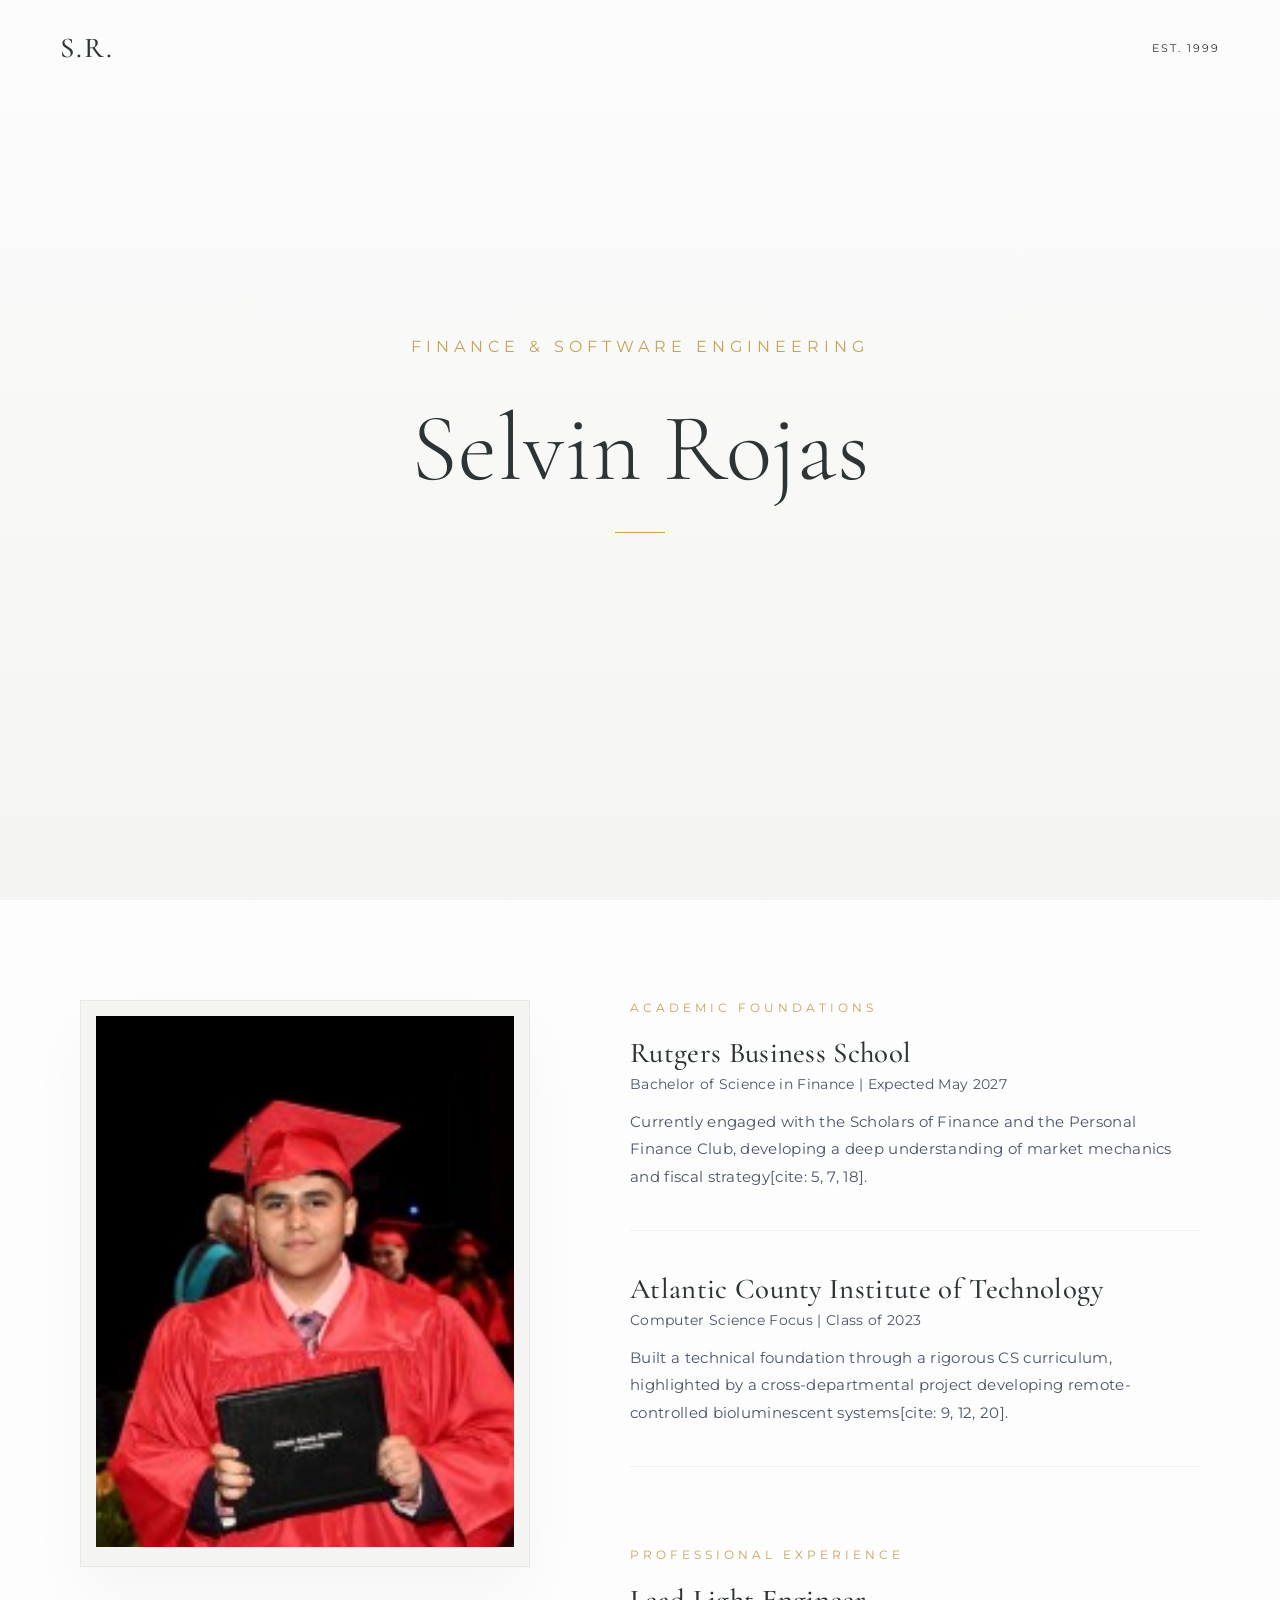
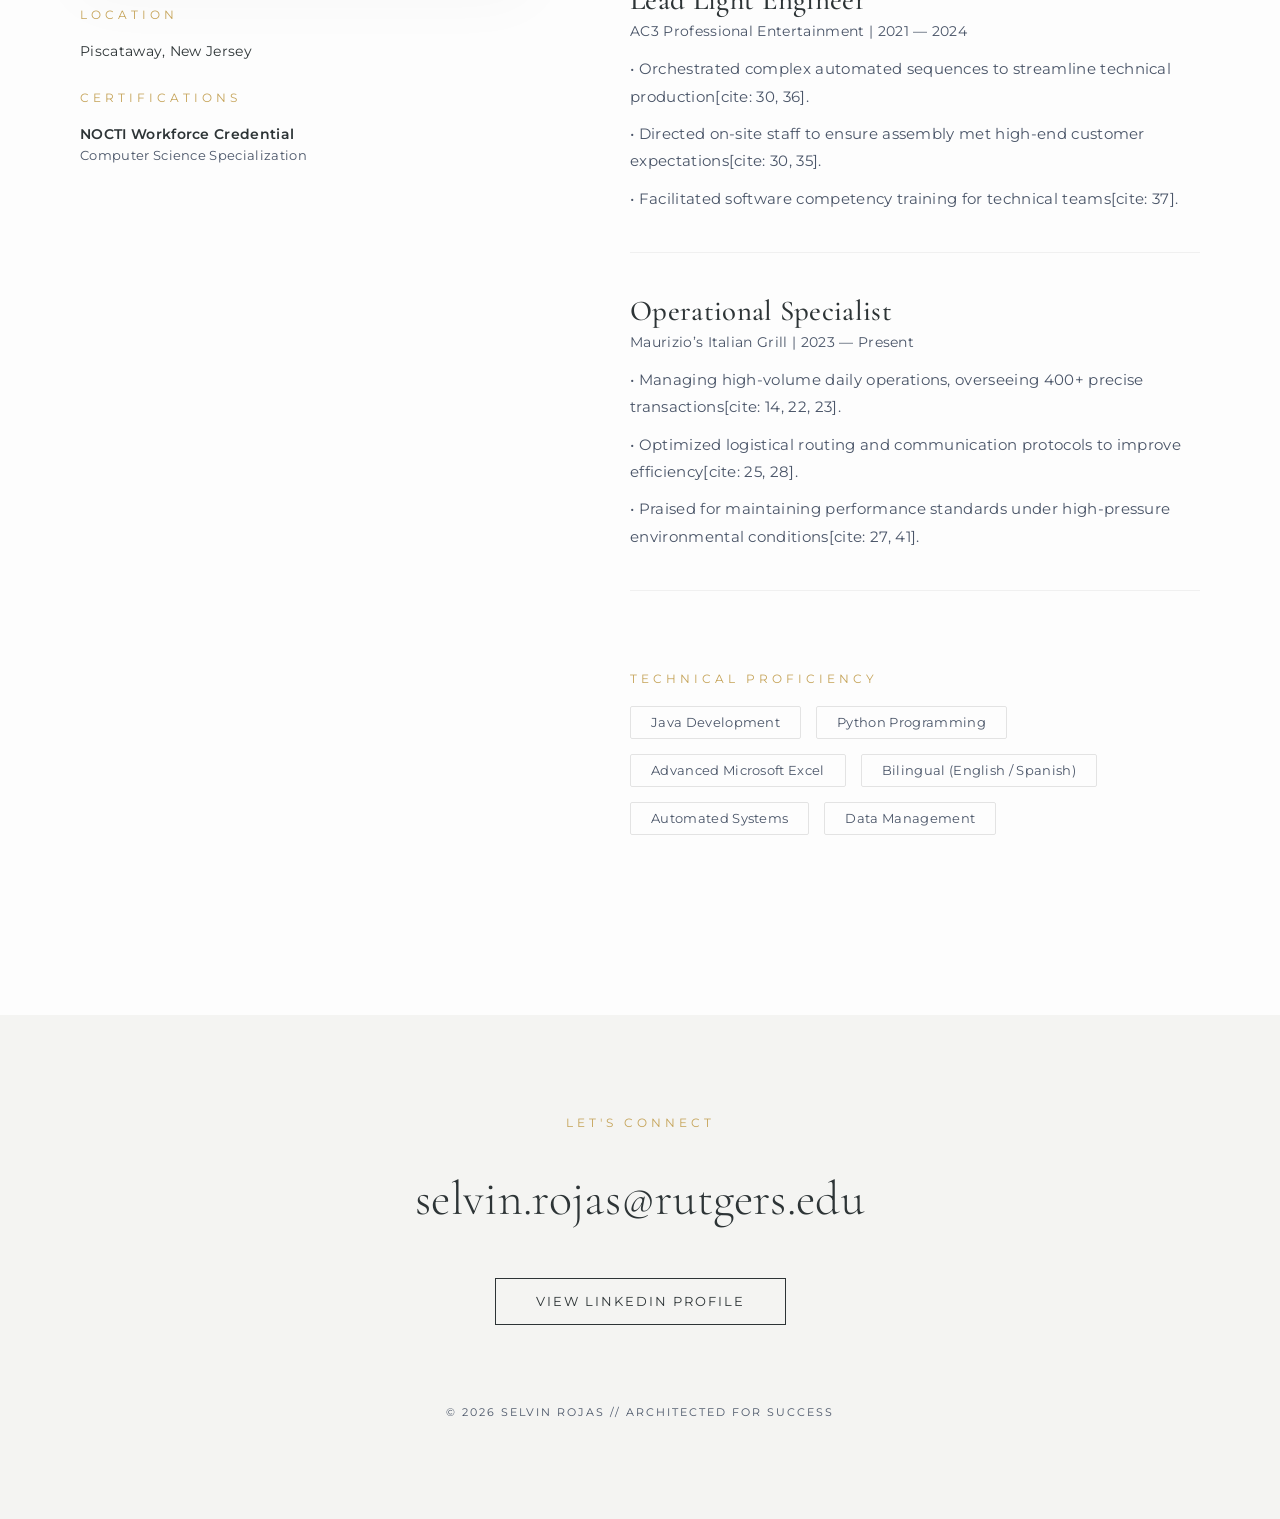
==== index.html @ 5abc84d5 "Update index.html" ====
<!DOCTYPE html>
<html lang="en">
<head>
    <meta charset="UTF-8">
    <meta name="viewport" content="width=device-width, initial-scale=1.0">
    <title>Selvin Rojas | Professional Portfolio</title>
    <link rel="preconnect" href="https://fonts.googleapis.com">
    <link rel="preconnect" href="https://fonts.gstatic.com" crossorigin>
    <link href="https://fonts.googleapis.com/css2?family=Cormorant+Garamond:wght@300;500;600&family=Montserrat:wght@200;400;600&display=swap" rel="stylesheet">
    <style>
        :root {
            --marble-white: #fdfdfd;
            --soft-slate: #4a5568;
            --champagne: #c5a358;
            --stone-grey: #f4f4f2;
            --text-main: #2d3436;
            --transition: all 0.7s cubic-bezier(0.19, 1, 0.22, 1);
        }

        * { margin: 0; padding: 0; box-sizing: border-box; }

        body {
            background-color: var(--marble-white);
            color: var(--text-main);
            font-family: 'Montserrat', sans-serif;
            overflow-x: hidden;
            letter-spacing: 0.02em;
        }

        /* --- Elegant Animations --- */
        @keyframes fadeInScale {
            from { opacity: 0; transform: scale(1.02); }
            to { opacity: 1; transform: scale(1); }
        }

        .reveal {
            animation: fadeInScale 1.4s var(--transition) forwards;
            opacity: 0;
        }

        /* --- Navigation --- */
        nav {
            padding: 30px 60px;
            display: flex;
            justify-content: space-between;
            align-items: center;
            position: absolute;
            width: 100%;
            z-index: 10;
        }

        .logo {
            font-family: 'Cormorant Garamond', serif;
            font-size: 1.8rem;
            font-weight: 500;
            letter-spacing: 2px;
            color: var(--text-main);
        }

        /* --- Hero Section --- */
        .hero {
            height: 100vh;
            display: flex;
            align-items: center;
            justify-content: center;
            background: linear-gradient(to bottom, #fcfcfc, #f4f4f2);
            padding: 0 10%;
        }

        .hero-content {
            text-align: center;
            max-width: 900px;
        }

        .hero h1 {
            font-family: 'Cormorant Garamond', serif;
            font-size: clamp(3rem, 10vw, 6rem);
            font-weight: 300;
            line-height: 1.1;
            margin-bottom: 20px;
        }

        .hero p {
            font-size: 1rem;
            text-transform: uppercase;
            letter-spacing: 5px;
            color: var(--champagne);
            margin-bottom: 40px;
        }

        /* --- Main Content Layout --- */
        .container {
            max-width: 1200px;
            margin: 0 auto;
            padding: 100px 40px;
        }

        .grid-layout {
            display: grid;
            grid-template-columns: 450px 1fr;
            gap: 100px;
        }

        /* --- Sidebar / Profile --- */
        .profile-side {
            position: sticky;
            top: 50px;
            height: fit-content;
        }

        .image-frame {
            width: 100%;
            aspect-ratio: 4/5;
            background: var(--stone-grey);
            border: 1px solid rgba(0,0,0,0.05);
            padding: 15px;
            margin-bottom: 40px;
            box-shadow: 0 30px 60px rgba(0,0,0,0.03);
        }

        .image-frame img {
            width: 100%;
            height: 100%;
            object-fit: cover;
            filter: sepia(10%) contrast(1.05);
        }

        /* --- Resume Cards --- */
        .section-label {
            font-size: 0.75rem;
            letter-spacing: 4px;
            text-transform: uppercase;
            color: var(--champagne);
            margin-bottom: 20px;
            display: block;
        }

        .content-block {
            margin-bottom: 80px;
        }

        .entry {
            margin-bottom: 40px;
            padding-bottom: 30px;
            border-bottom: 1px solid rgba(0,0,0,0.05);
        }

        .entry h3 {
            font-family: 'Cormorant Garamond', serif;
            font-size: 1.8rem;
            font-weight: 500;
            margin-bottom: 5px;
        }

        .entry .sub {
            font-size: 0.9rem;
            color: var(--soft-slate);
            font-weight: 400;
            margin-bottom: 15px;
        }

        .entry p, .entry li {
            font-size: 0.95rem;
            color: var(--soft-slate);
            line-height: 1.8;
            margin-bottom: 10px;
        }

        /* --- Skill Pills --- */
        .skill-container {
            display: flex;
            flex-wrap: wrap;
            gap: 15px;
        }

        .skill-tag {
            font-size: 0.8rem;
            padding: 8px 20px;
            border: 1px solid rgba(0,0,0,0.1);
            color: var(--soft-slate);
            background: transparent;
            border-radius: 2px;
        }

        /* --- Footer / Contact --- */
        .contact-footer {
            background: var(--stone-grey);
            padding: 100px 60px;
            text-align: center;
        }

        .btn-luxe {
            display: inline-block;
            padding: 15px 40px;
            border: 1px solid var(--text-main);
            text-decoration: none;
            color: var(--text-main);
            text-transform: uppercase;
            font-size: 0.8rem;
            letter-spacing: 2px;
            transition: var(--transition);
        }

        .btn-luxe:hover {
            background: var(--text-main);
            color: white;
        }

        @media (max-width: 900px) {
            .grid-layout { grid-template-columns: 1fr; }
            .profile-side { position: static; }
            nav { padding: 20px; }
        }
    </style>
</head>
<body>

    <nav>
        <div class="logo">S.R.</div>
        <div style="font-size: 0.7rem; letter-spacing: 2px;">EST. 1999</div>
    </nav>

    <header class="hero">
        <div class="hero-content reveal">
            <p>Finance & Software Engineering</p>
            <h1>Selvin Rojas</h1>
            <div style="width: 50px; height: 1px; background: var(--champagne); margin: 30px auto;"></div>
        </div>
    </header>

    <div class="container">
        <div class="grid-layout">
            
            <aside class="profile-side reveal">
                <div class="image-frame">
                    <img src="Assets/ProfilePic.jpg" alt="Selvin Rojas">
                </div>
                <span class="section-label">Location</span>
                <p style="font-size: 0.9rem; margin-bottom: 30px;">Piscataway, New Jersey</p>
                
                <span class="section-label">Certifications</span>
                <p style="font-size: 0.9rem; margin-bottom: 5px; font-weight: 600;">NOCTI Workforce Credential</p>
                <p style="font-size: 0.8rem; color: var(--soft-slate);">Computer Science Specialization</p>
            </aside>

            <main class="reveal">
                
                <section class="content-block">
                    <span class="section-label">Academic Foundations</span>
                    <div class="entry">
                        <h3>Rutgers Business School</h3>
                        <div class="sub">Bachelor of Science in Finance | Expected May 2027</div>
                        <p>Currently engaged with the Scholars of Finance and the Personal Finance Club, developing a deep understanding of market mechanics and fiscal strategy[cite: 5, 7, 18].</p>
                    </div>
                    <div class="entry">
                        <h3>Atlantic County Institute of Technology</h3>
                        <div class="sub">Computer Science Focus | Class of 2023</div>
                        <p>Built a technical foundation through a rigorous CS curriculum, highlighted by a cross-departmental project developing remote-controlled bioluminescent systems[cite: 9, 12, 20].</p>
                    </div>
                </section>

                <section class="content-block">
                    <span class="section-label">Professional Experience</span>
                    
                    <div class="entry">
                        <h3>Lead Light Engineer</h3>
                        <div class="sub">AC3 Professional Entertainment | 2021 — 2024</div>
                        <ul style="list-style: none;">
                            <li>• Orchestrated complex automated sequences to streamline technical production[cite: 30, 36].</li>
                            <li>• Directed on-site staff to ensure assembly met high-end customer expectations[cite: 30, 35].</li>
                            <li>• Facilitated software competency training for technical teams[cite: 37].</li>
                        </ul>
                    </div>

                    <div class="entry">
                        <h3>Operational Specialist</h3>
                        <div class="sub">Maurizio’s Italian Grill | 2023 — Present</div>
                        <ul style="list-style: none;">
                            <li>• Managing high-volume daily operations, overseeing 400+ precise transactions[cite: 14, 22, 23].</li>
                            <li>• Optimized logistical routing and communication protocols to improve efficiency[cite: 25, 28].</li>
                            <li>• Praised for maintaining performance standards under high-pressure environmental conditions[cite: 27, 41].</li>
                        </ul>
                    </div>
                </section>

                <section class="content-block">
                    <span class="section-label">Technical Proficiency</span>
                    <div class="skill-container">
                        <span class="skill-tag">Java Development</span>
                        <span class="skill-tag">Python Programming</span>
                        <span class="skill-tag">Advanced Microsoft Excel</span>
                        <span class="skill-tag">Bilingual (English / Spanish)</span>
                        <span class="skill-tag">Automated Systems</span>
                        <span class="skill-tag">Data Management</span>
                    </div>
                </section>

            </main>
        </div>
    </div>

    <footer class="contact-footer reveal">
        <span class="section-label" style="margin-bottom: 40px;">Let's Connect</span>
        <h2 style="font-family: 'Cormorant Garamond', serif; font-size: 3rem; font-weight: 300; margin-bottom: 50px;">
            selvin.rojas@rutgers.edu
        </h2>
        <a href="https://www.linkedin.com/in/selvinrojas/" class="btn-luxe">View LinkedIn Profile</a>
        <p style="font-size: 0.7rem; color: var(--soft-slate); margin-top: 80px; letter-spacing: 2px;">
            © 2026 SELVIN ROJAS // ARCHITECTED FOR SUCCESS
        </p>
    </footer>

    <script>
        const observer = new IntersectionObserver((entries) => {
            entries.forEach(entry => {
                if (entry.isIntersecting) {
                    entry.target.classList.add('reveal');
                    entry.target.style.opacity = 1;
                }
            });
        }, { threshold: 0.1 });

        document.querySelectorAll('.reveal').forEach(el => observer.observe(el));
    </script>
</body>
</html>
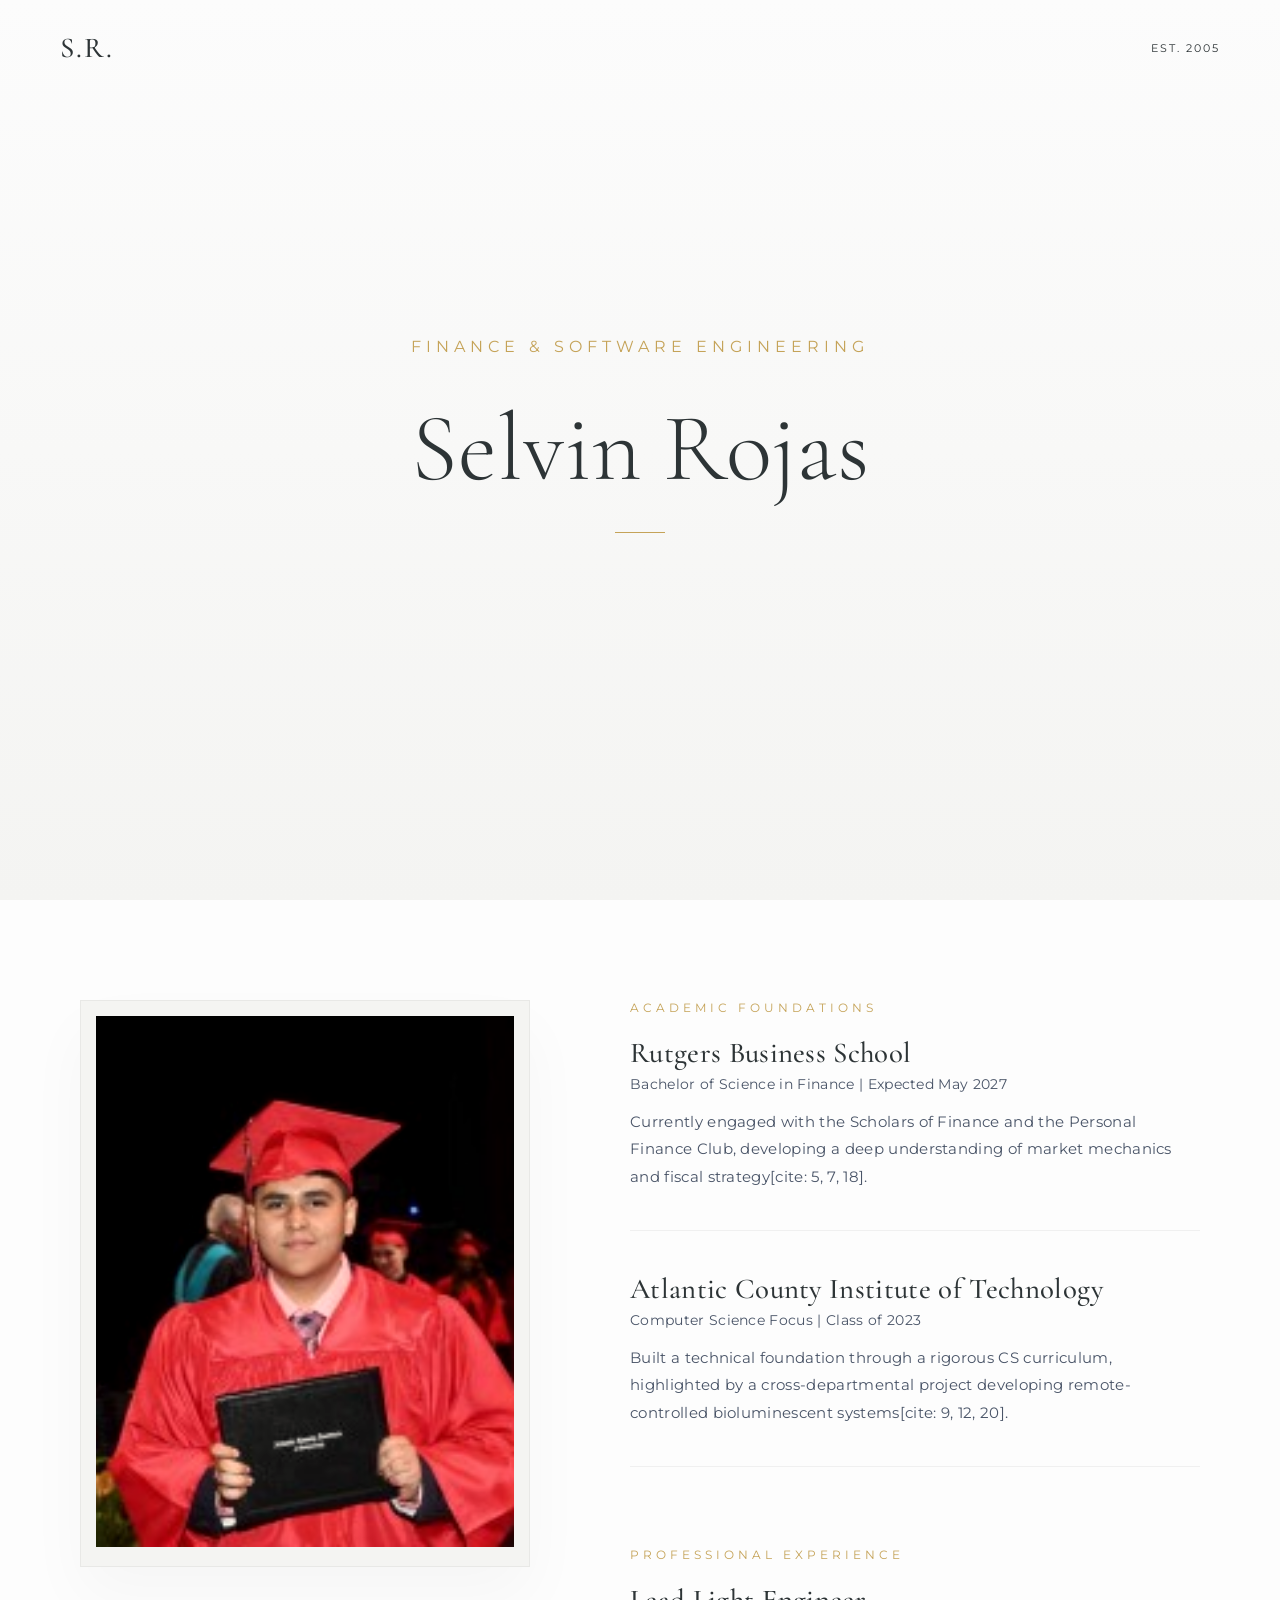
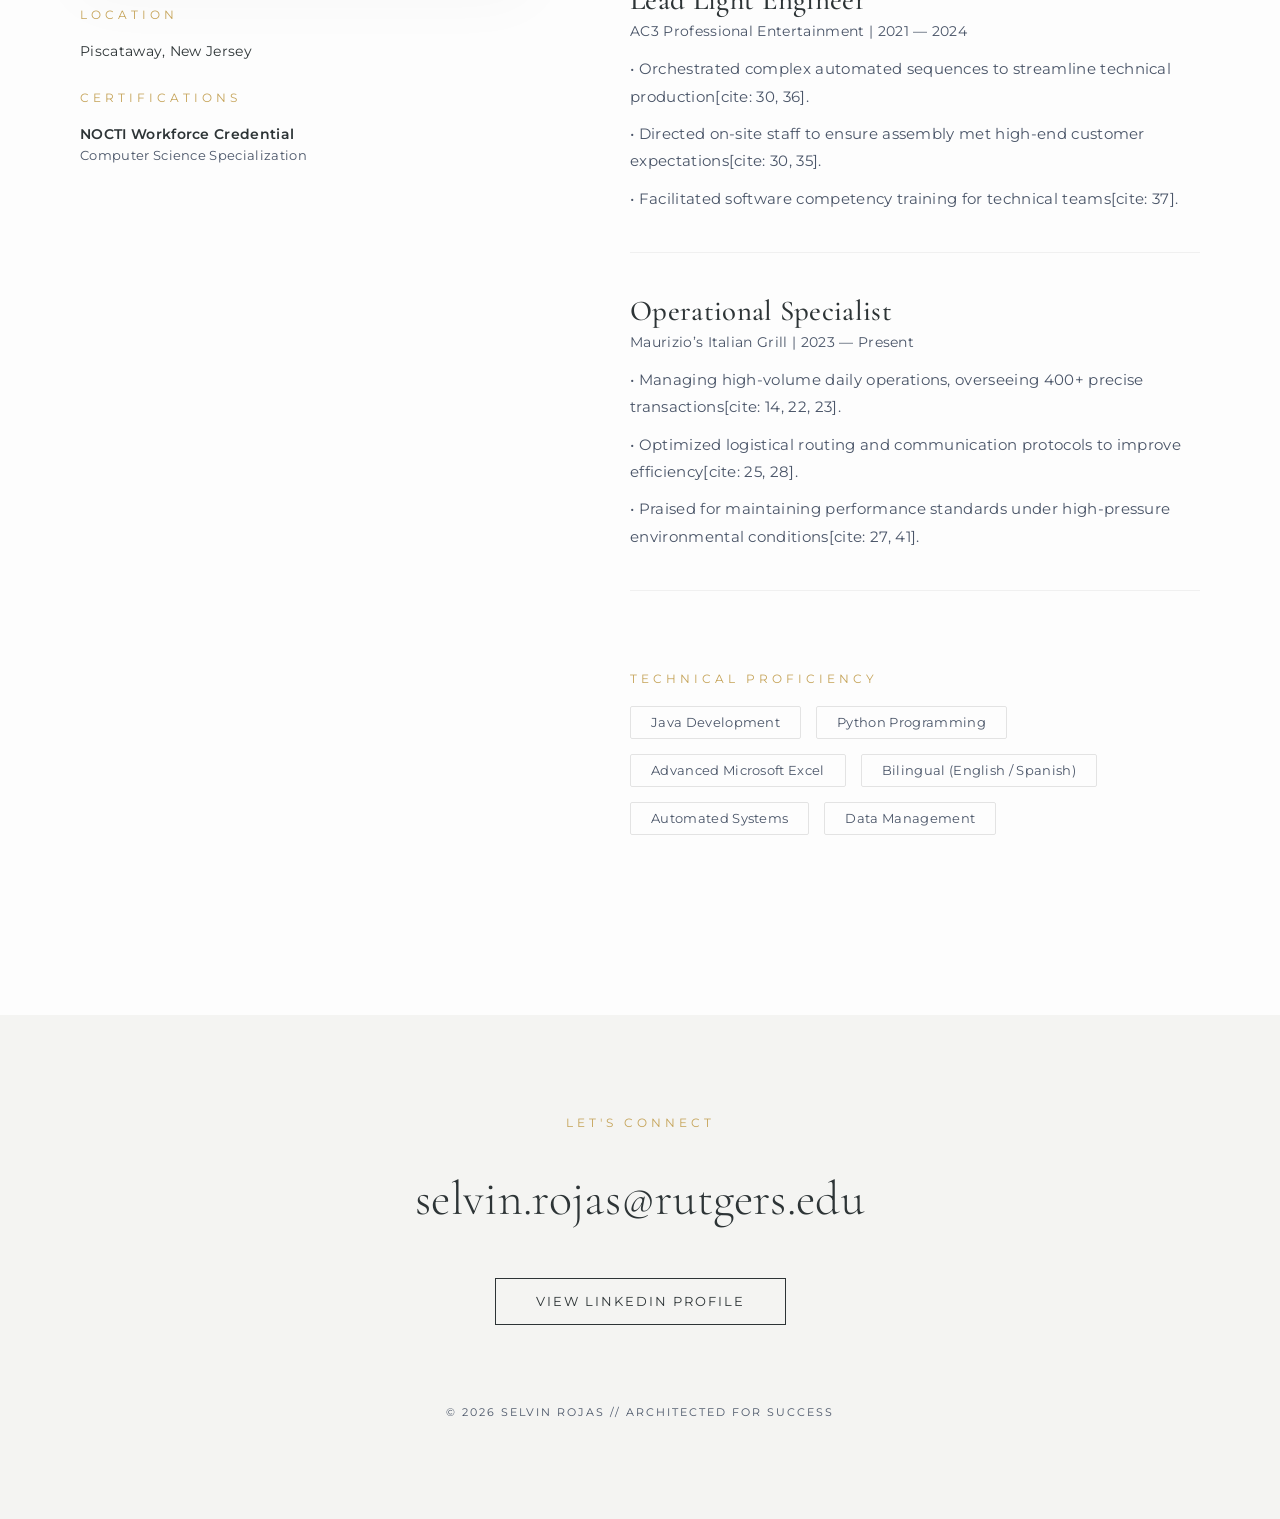
==== commit 21286ee9: "Update index.html" ====
--- a/index.html
+++ b/index.html
@@ -217,7 +217,7 @@
 
     <nav>
         <div class="logo">S.R.</div>
-        <div style="font-size: 0.7rem; letter-spacing: 2px;">EST. 1999</div>
+        <div style="font-size: 0.7rem; letter-spacing: 2px;">EST. 2005</div>
     </nav>
 
     <header class="hero">
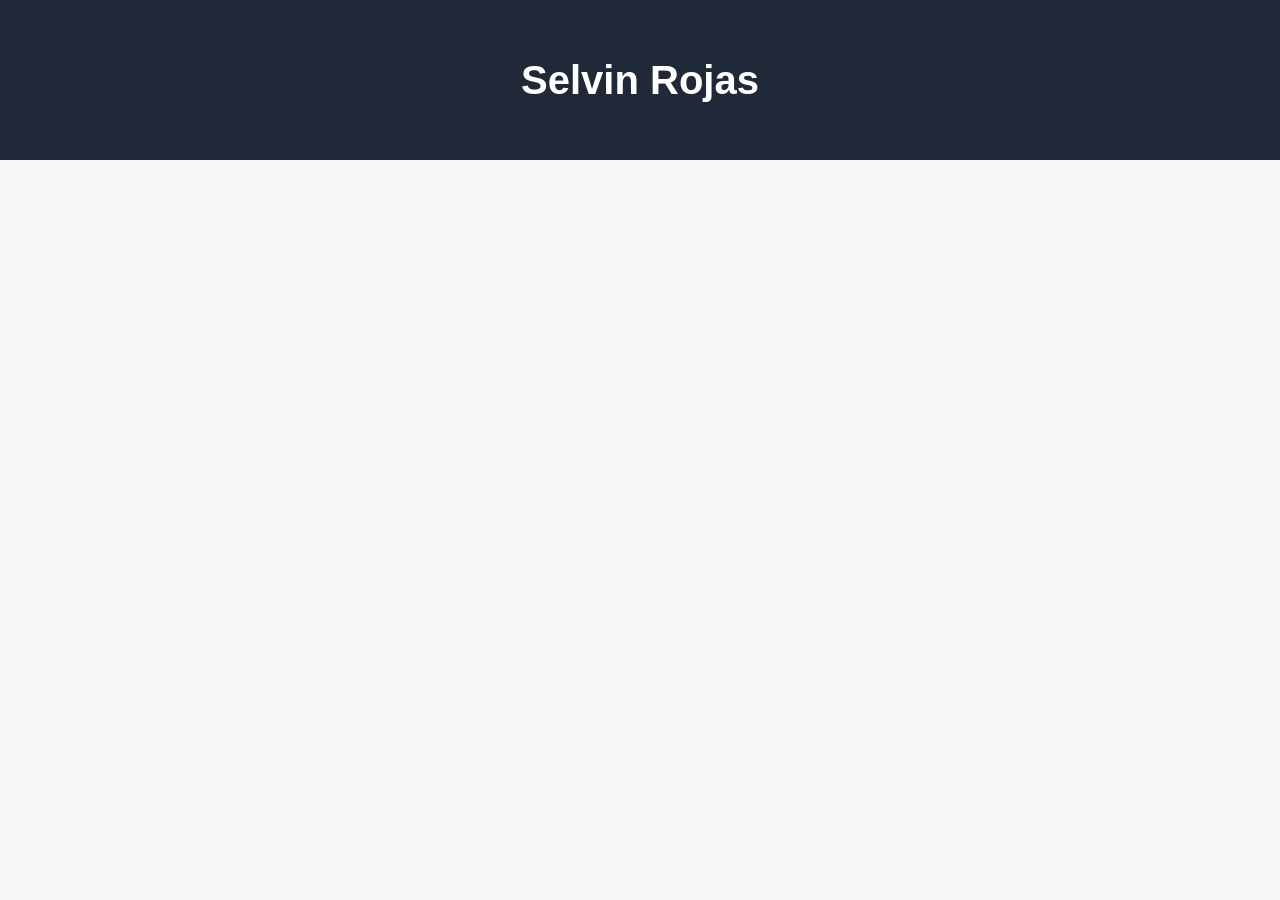
==== commit 721bac6b: "Update index.html" ====
--- a/index.html
+++ b/index.html
@@ -3,324 +3,82 @@
 <head>
     <meta charset="UTF-8">
     <meta name="viewport" content="width=device-width, initial-scale=1.0">
-    <title>Selvin Rojas | Professional Portfolio</title>
-    <link rel="preconnect" href="https://fonts.googleapis.com">
-    <link rel="preconnect" href="https://fonts.gstatic.com" crossorigin>
-    <link href="https://fonts.googleapis.com/css2?family=Cormorant+Garamond:wght@300;500;600&family=Montserrat:wght@200;400;600&display=swap" rel="stylesheet">
+    <title>Selvin Rojas - Portfolio</title>
     <style>
-        :root {
-            --marble-white: #fdfdfd;
-            --soft-slate: #4a5568;
-            --champagne: #c5a358;
-            --stone-grey: #f4f4f2;
-            --text-main: #2d3436;
-            --transition: all 0.7s cubic-bezier(0.19, 1, 0.22, 1);
+        body {
+            font-family: -apple-system, BlinkMacSystemFont, "Segoe UI", Roboto, Helvetica, Arial, sans-serif;
+            line-height: 1.6;
+            margin: 0;
+            padding: 0;
+            background-color: #f4f7f6;
+            color: #333;
+            display: flex;
+            flex-direction: column;
+            align-items: center;
         }
-
-        * { margin: 0; padding: 0; box-sizing: border-box; }
-
-        body {
-            background-color: var(--marble-white);
-            color: var(--text-main);
-            font-family: 'Montserrat', sans-serif;
-            overflow-x: hidden;
-            letter-spacing: 0.02em;
+        header {
+            background-color: #1f2937;
+            color: #fff;
+            width: 100%;
+            padding: 3rem 0;
+            text-align: center;
         }
-
-        /* --- Elegant Animations --- */
-        @keyframes fadeInScale {
-            from { opacity: 0; transform: scale(1.02); }
-            to { opacity: 1; transform: scale(1); }
+        header h1 {
+            margin: 0;
+            font-size: 2.5rem;
         }
-
-        .reveal {
-            animation: fadeInScale 1.4s var(--transition) forwards;
-            opacity: 0;
+        header p {
+            margin-top: 0.5rem;
+            font-size: 1.1rem;
+            color: #9ca3af;
         }
-
-        /* --- Navigation --- */
-        nav {
-            padding: 30px 60px;
-            display: flex;
-            justify-content: space-between;
-            align-items: center;
-            position: absolute;
-            width: 100%;
-            z-index: 10;
+        .container {
+            max-width: 800px;
+            width: 90%;
+            margin: -2rem auto 2rem auto;
+            background: #fff;
+            padding: 2rem;
+            border-radius: 10px;
+            box-shadow: 0 4px 6px rgba(0,0,0,0.1);
         }
-
-        .logo {
-            font-family: 'Cormorant Garamond', serif;
-            font-size: 1.8rem;
-            font-weight: 500;
-            letter-spacing: 2px;
-            color: var(--text-main);
-        }
-
-        /* --- Hero Section --- */
-        .hero {
-            height: 100vh;
-            display: flex;
-            align-items: center;
-            justify-content: center;
-            background: linear-gradient(to bottom, #fcfcfc, #f4f4f2);
-            padding: 0 10%;
-        }
-
-        .hero-content {
-            text-align: center;
-            max-width: 900px;
-        }
-
-        .hero h1 {
-            font-family: 'Cormorant Garamond', serif;
-            font-size: clamp(3rem, 10vw, 6rem);
-            font-weight: 300;
-            line-height: 1.1;
+        h2 {
+            color: #1f2937;
+            border-bottom: 2px solid #e5e7eb;
+            padding-bottom: 10px;
             margin-bottom: 20px;
         }
-
-        .hero p {
-            font-size: 1rem;
-            text-transform: uppercase;
-            letter-spacing: 5px;
-            color: var(--champagne);
-            margin-bottom: 40px;
+        .project-list {
+            list-style-type: none;
+            padding: 0;
         }
-
-        /* --- Main Content Layout --- */
-        .container {
-            max-width: 1200px;
-            margin: 0 auto;
-            padding: 100px 40px;
+        .project-item {
+            background: #f9fafb;
+            margin: 1.5rem 0;
+            padding: 1.5rem;
+            border-radius: 8px;
+            border-left: 5px solid #2563eb;
+            transition: transform 0.2s ease, box-shadow 0.2s ease;
         }
-
-        .grid-layout {
-            display: grid;
-            grid-template-columns: 450px 1fr;
-            gap: 100px;
+        .project-item:hover {
+            transform: translateY(-2px);
+            box-shadow: 0 4px 8px rgba(0,0,0,0.05);
         }
-
-        /* --- Sidebar / Profile --- */
-        .profile-side {
-            position: sticky;
-            top: 50px;
-            height: fit-content;
+        .project-item a {
+            text-decoration: none;
+            color: #1d4ed8;
+            font-size: 1.3rem;
+            font-weight: bold;
         }
-
-        .image-frame {
-            width: 100%;
-            aspect-ratio: 4/5;
-            background: var(--stone-grey);
-            border: 1px solid rgba(0,0,0,0.05);
-            padding: 15px;
-            margin-bottom: 40px;
-            box-shadow: 0 30px 60px rgba(0,0,0,0.03);
+        .project-item a:hover {
+            text-decoration: underline;
         }
-
-        .image-frame img {
-            width: 100%;
-            height: 100%;
-            object-fit: cover;
-            filter: sepia(10%) contrast(1.05);
-        }
-
-        /* --- Resume Cards --- */
-        .section-label {
-            font-size: 0.75rem;
-            letter-spacing: 4px;
-            text-transform: uppercase;
-            color: var(--champagne);
-            margin-bottom: 20px;
-            display: block;
-        }
-
-        .content-block {
-            margin-bottom: 80px;
-        }
-
-        .entry {
-            margin-bottom: 40px;
-            padding-bottom: 30px;
-            border-bottom: 1px solid rgba(0,0,0,0.05);
-        }
-
-        .entry h3 {
-            font-family: 'Cormorant Garamond', serif;
-            font-size: 1.8rem;
-            font-weight: 500;
-            margin-bottom: 5px;
-        }
-
-        .entry .sub {
-            font-size: 0.9rem;
-            color: var(--soft-slate);
-            font-weight: 400;
-            margin-bottom: 15px;
-        }
-
-        .entry p, .entry li {
-            font-size: 0.95rem;
-            color: var(--soft-slate);
-            line-height: 1.8;
-            margin-bottom: 10px;
-        }
-
-        /* --- Skill Pills --- */
-        .skill-container {
-            display: flex;
-            flex-wrap: wrap;
-            gap: 15px;
-        }
-
-        .skill-tag {
-            font-size: 0.8rem;
-            padding: 8px 20px;
-            border: 1px solid rgba(0,0,0,0.1);
-            color: var(--soft-slate);
-            background: transparent;
-            border-radius: 2px;
-        }
-
-        /* --- Footer / Contact --- */
-        .contact-footer {
-            background: var(--stone-grey);
-            padding: 100px 60px;
-            text-align: center;
-        }
-
-        .btn-luxe {
-            display: inline-block;
-            padding: 15px 40px;
-            border: 1px solid var(--text-main);
-            text-decoration: none;
-            color: var(--text-main);
-            text-transform: uppercase;
-            font-size: 0.8rem;
-            letter-spacing: 2px;
-            transition: var(--transition);
-        }
-
-        .btn-luxe:hover {
-            background: var(--text-main);
-            color: white;
-        }
-
-        @media (max-width: 900px) {
-            .grid-layout { grid-template-columns: 1fr; }
-            .profile-side { position: static; }
-            nav { padding: 20px; }
+        .project-description {
+            margin-top: 0.5rem;
+            color: #4b5563;
         }
     </style>
 </head>
 <body>
 
-    <nav>
-        <div class="logo">S.R.</div>
-        <div style="font-size: 0.7rem; letter-spacing: 2px;">EST. 2005</div>
-    </nav>
-
-    <header class="hero">
-        <div class="hero-content reveal">
-            <p>Finance & Software Engineering</p>
-            <h1>Selvin Rojas</h1>
-            <div style="width: 50px; height: 1px; background: var(--champagne); margin: 30px auto;"></div>
-        </div>
-    </header>
-
-    <div class="container">
-        <div class="grid-layout">
-            
-            <aside class="profile-side reveal">
-                <div class="image-frame">
-                    <img src="Assets/ProfilePic.jpg" alt="Selvin Rojas">
-                </div>
-                <span class="section-label">Location</span>
-                <p style="font-size: 0.9rem; margin-bottom: 30px;">Piscataway, New Jersey</p>
-                
-                <span class="section-label">Certifications</span>
-                <p style="font-size: 0.9rem; margin-bottom: 5px; font-weight: 600;">NOCTI Workforce Credential</p>
-                <p style="font-size: 0.8rem; color: var(--soft-slate);">Computer Science Specialization</p>
-            </aside>
-
-            <main class="reveal">
-                
-                <section class="content-block">
-                    <span class="section-label">Academic Foundations</span>
-                    <div class="entry">
-                        <h3>Rutgers Business School</h3>
-                        <div class="sub">Bachelor of Science in Finance | Expected May 2027</div>
-                        <p>Currently engaged with the Scholars of Finance and the Personal Finance Club, developing a deep understanding of market mechanics and fiscal strategy[cite: 5, 7, 18].</p>
-                    </div>
-                    <div class="entry">
-                        <h3>Atlantic County Institute of Technology</h3>
-                        <div class="sub">Computer Science Focus | Class of 2023</div>
-                        <p>Built a technical foundation through a rigorous CS curriculum, highlighted by a cross-departmental project developing remote-controlled bioluminescent systems[cite: 9, 12, 20].</p>
-                    </div>
-                </section>
-
-                <section class="content-block">
-                    <span class="section-label">Professional Experience</span>
-                    
-                    <div class="entry">
-                        <h3>Lead Light Engineer</h3>
-                        <div class="sub">AC3 Professional Entertainment | 2021 — 2024</div>
-                        <ul style="list-style: none;">
-                            <li>• Orchestrated complex automated sequences to streamline technical production[cite: 30, 36].</li>
-                            <li>• Directed on-site staff to ensure assembly met high-end customer expectations[cite: 30, 35].</li>
-                            <li>• Facilitated software competency training for technical teams[cite: 37].</li>
-                        </ul>
-                    </div>
-
-                    <div class="entry">
-                        <h3>Operational Specialist</h3>
-                        <div class="sub">Maurizio’s Italian Grill | 2023 — Present</div>
-                        <ul style="list-style: none;">
-                            <li>• Managing high-volume daily operations, overseeing 400+ precise transactions[cite: 14, 22, 23].</li>
-                            <li>• Optimized logistical routing and communication protocols to improve efficiency[cite: 25, 28].</li>
-                            <li>• Praised for maintaining performance standards under high-pressure environmental conditions[cite: 27, 41].</li>
-                        </ul>
-                    </div>
-                </section>
-
-                <section class="content-block">
-                    <span class="section-label">Technical Proficiency</span>
-                    <div class="skill-container">
-                        <span class="skill-tag">Java Development</span>
-                        <span class="skill-tag">Python Programming</span>
-                        <span class="skill-tag">Advanced Microsoft Excel</span>
-                        <span class="skill-tag">Bilingual (English / Spanish)</span>
-                        <span class="skill-tag">Automated Systems</span>
-                        <span class="skill-tag">Data Management</span>
-                    </div>
-                </section>
-
-            </main>
-        </div>
-    </div>
-
-    <footer class="contact-footer reveal">
-        <span class="section-label" style="margin-bottom: 40px;">Let's Connect</span>
-        <h2 style="font-family: 'Cormorant Garamond', serif; font-size: 3rem; font-weight: 300; margin-bottom: 50px;">
-            selvin.rojas@rutgers.edu
-        </h2>
-        <a href="https://www.linkedin.com/in/selvinrojas/" class="btn-luxe">View LinkedIn Profile</a>
-        <p style="font-size: 0.7rem; color: var(--soft-slate); margin-top: 80px; letter-spacing: 2px;">
-            © 2026 SELVIN ROJAS // ARCHITECTED FOR SUCCESS
-        </p>
-    </footer>
-
-    <script>
-        const observer = new IntersectionObserver((entries) => {
-            entries.forEach(entry => {
-                if (entry.isIntersecting) {
-                    entry.target.classList.add('reveal');
-                    entry.target.style.opacity = 1;
-                }
-            });
-        }, { threshold: 0.1 });
-
-        document.querySelectorAll('.reveal').forEach(el => observer.observe(el));
-    </script>
-</body>
-</html>
+    <header>
+        <h1>Selvin Rojas</h1>
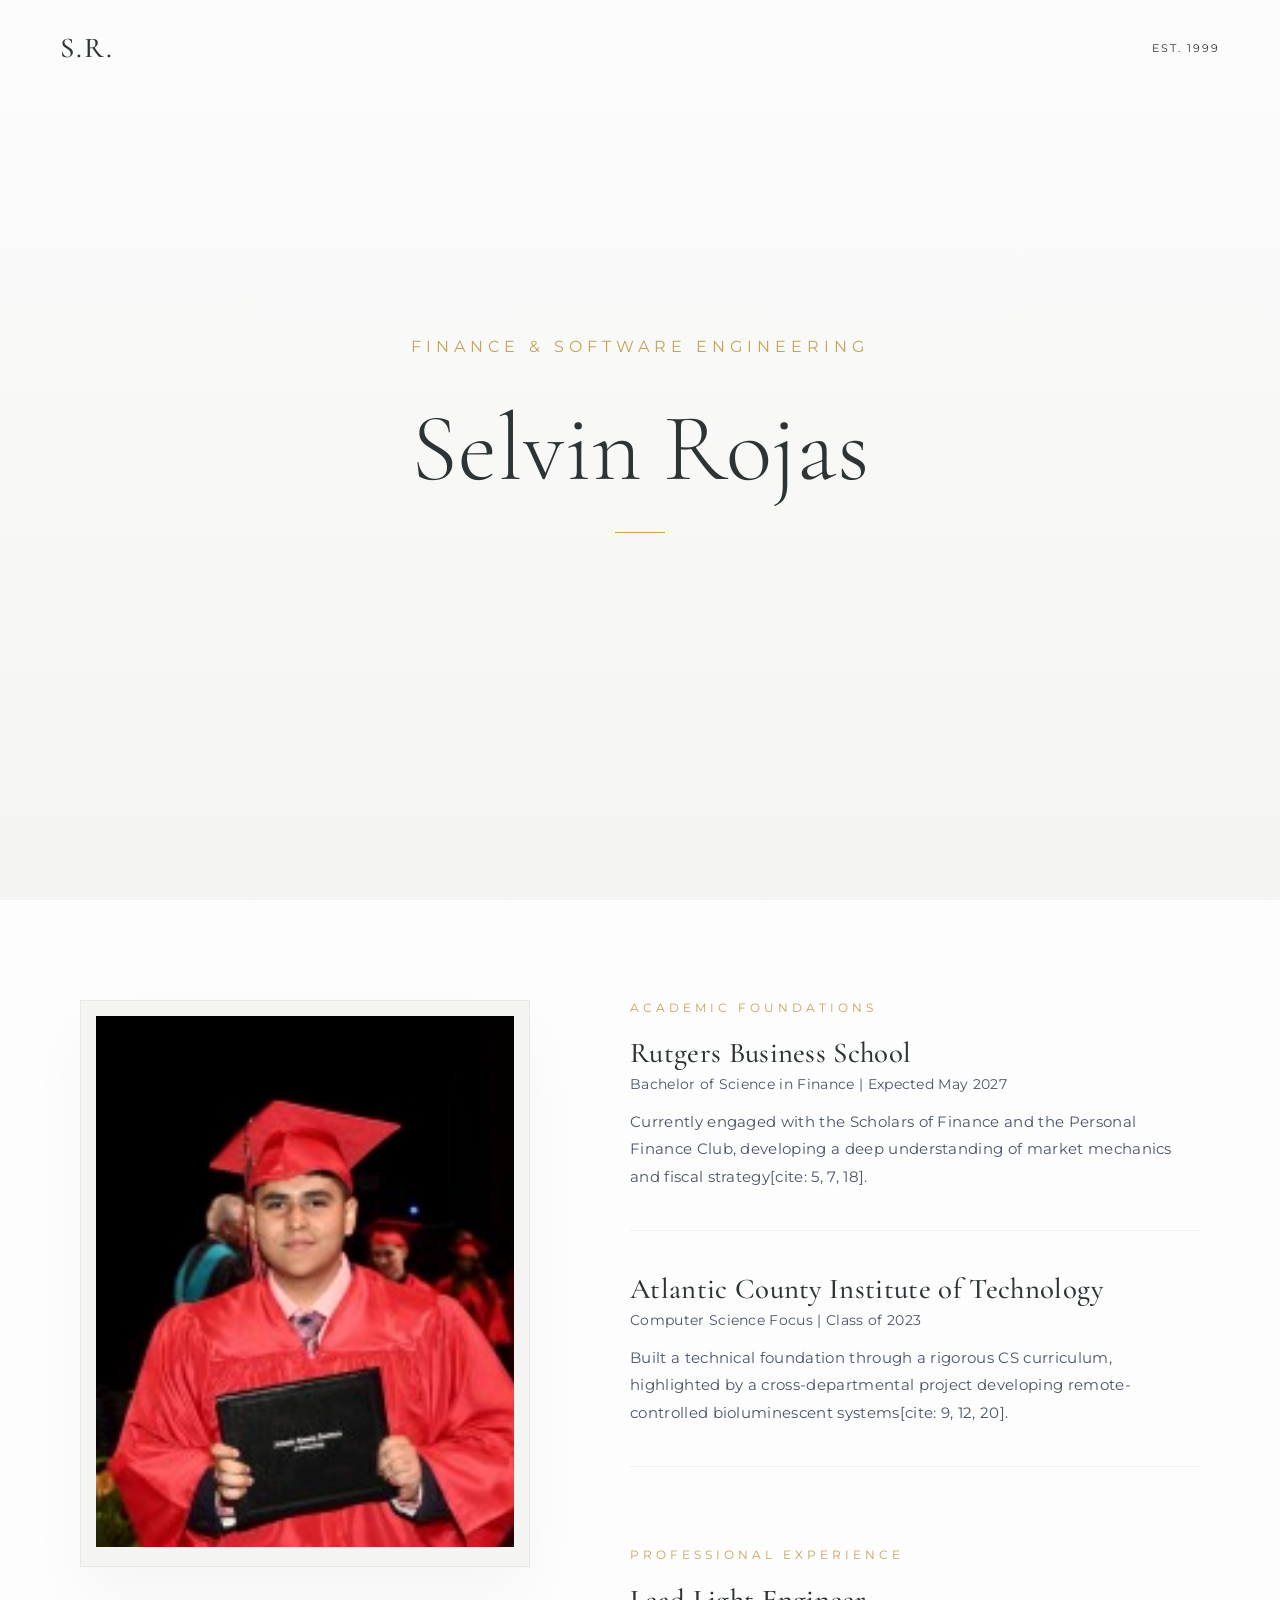
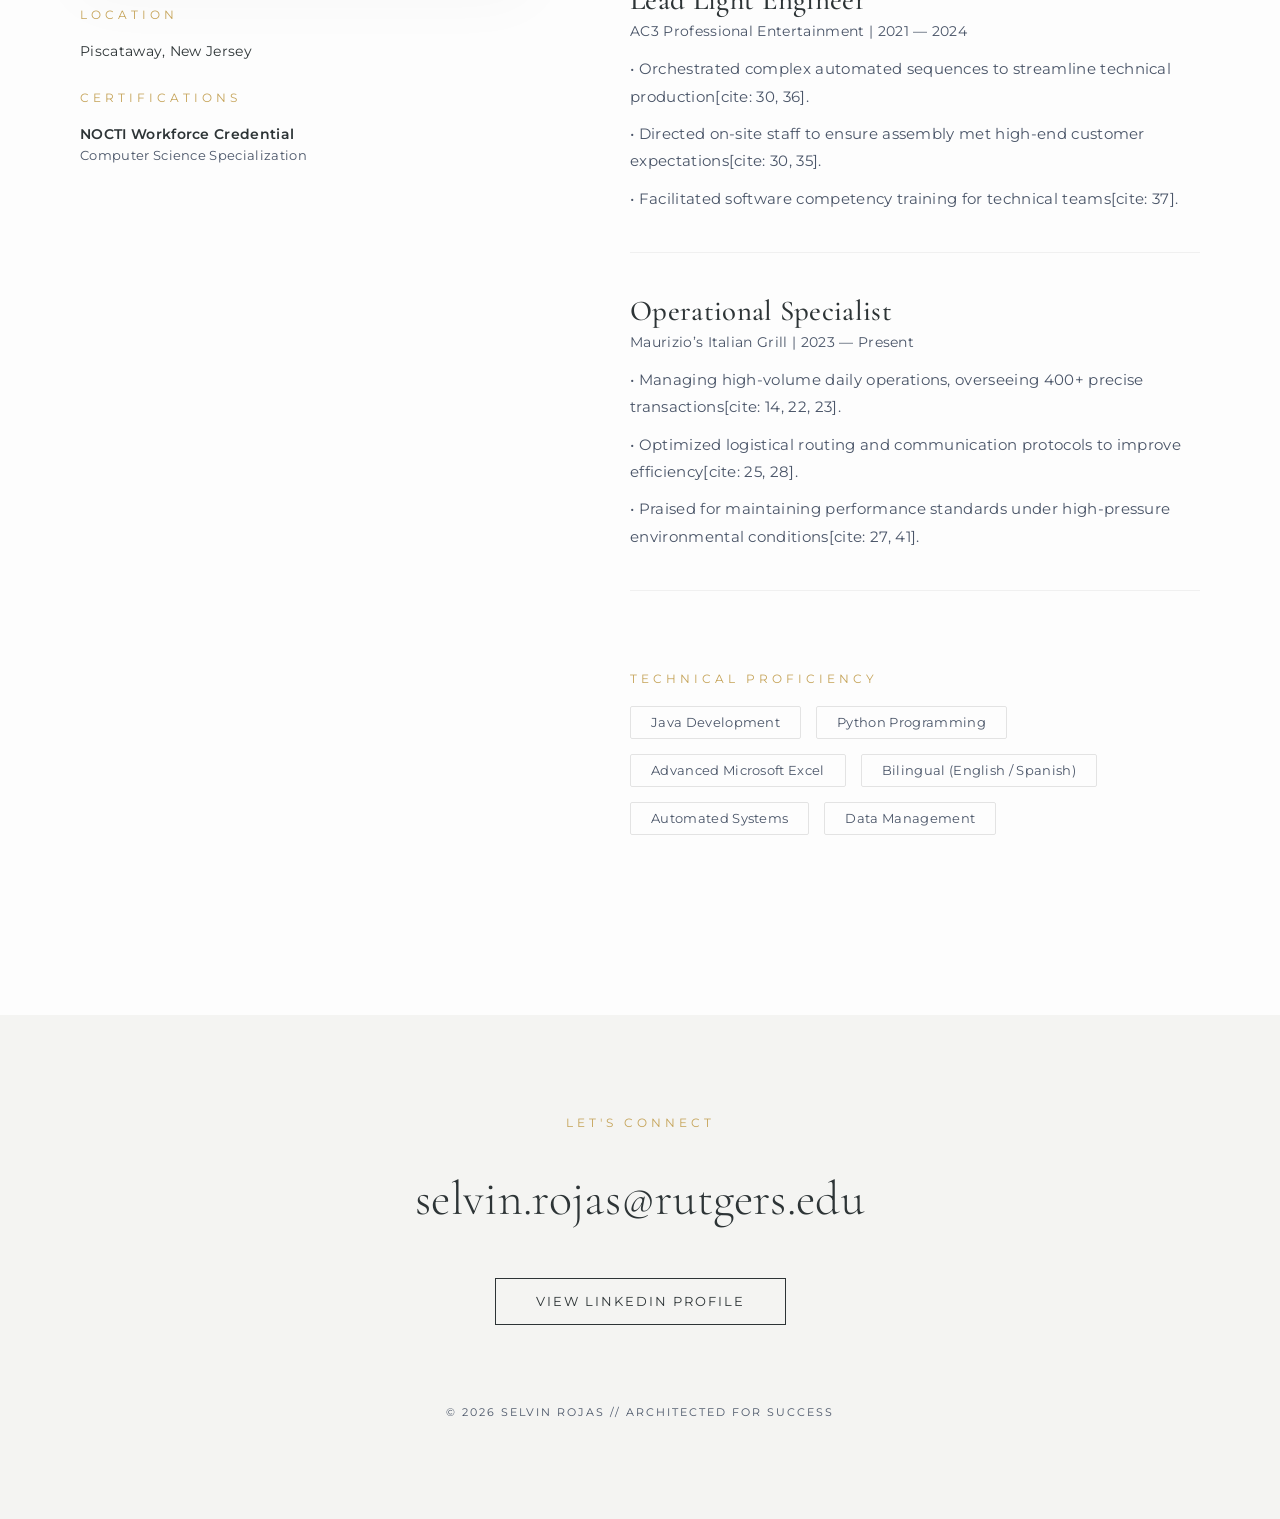
==== commit 12c6ca7c: "Update index.html" ====
--- a/index.html
+++ b/index.html
@@ -3,82 +3,324 @@
 <head>
     <meta charset="UTF-8">
     <meta name="viewport" content="width=device-width, initial-scale=1.0">
-    <title>Selvin Rojas - Portfolio</title>
+    <title>Selvin Rojas | Professional Portfolio</title>
+    <link rel="preconnect" href="https://fonts.googleapis.com">
+    <link rel="preconnect" href="https://fonts.gstatic.com" crossorigin>
+    <link href="https://fonts.googleapis.com/css2?family=Cormorant+Garamond:wght@300;500;600&family=Montserrat:wght@200;400;600&display=swap" rel="stylesheet">
     <style>
+        :root {
+            --marble-white: #fdfdfd;
+            --soft-slate: #4a5568;
+            --champagne: #c5a358;
+            --stone-grey: #f4f4f2;
+            --text-main: #2d3436;
+            --transition: all 0.7s cubic-bezier(0.19, 1, 0.22, 1);
+        }
+
+        * { margin: 0; padding: 0; box-sizing: border-box; }
+
         body {
-            font-family: -apple-system, BlinkMacSystemFont, "Segoe UI", Roboto, Helvetica, Arial, sans-serif;
-            line-height: 1.6;
-            margin: 0;
-            padding: 0;
-            background-color: #f4f7f6;
-            color: #333;
+            background-color: var(--marble-white);
+            color: var(--text-main);
+            font-family: 'Montserrat', sans-serif;
+            overflow-x: hidden;
+            letter-spacing: 0.02em;
+        }
+
+        /* --- Elegant Animations --- */
+        @keyframes fadeInScale {
+            from { opacity: 0; transform: scale(1.02); }
+            to { opacity: 1; transform: scale(1); }
+        }
+
+        .reveal {
+            animation: fadeInScale 1.4s var(--transition) forwards;
+            opacity: 0;
+        }
+
+        /* --- Navigation --- */
+        nav {
+            padding: 30px 60px;
             display: flex;
-            flex-direction: column;
+            justify-content: space-between;
             align-items: center;
-        }
-        header {
-            background-color: #1f2937;
-            color: #fff;
+            position: absolute;
             width: 100%;
-            padding: 3rem 0;
+            z-index: 10;
+        }
+
+        .logo {
+            font-family: 'Cormorant Garamond', serif;
+            font-size: 1.8rem;
+            font-weight: 500;
+            letter-spacing: 2px;
+            color: var(--text-main);
+        }
+
+        /* --- Hero Section --- */
+        .hero {
+            height: 100vh;
+            display: flex;
+            align-items: center;
+            justify-content: center;
+            background: linear-gradient(to bottom, #fcfcfc, #f4f4f2);
+            padding: 0 10%;
+        }
+
+        .hero-content {
             text-align: center;
-        }
-        header h1 {
-            margin: 0;
-            font-size: 2.5rem;
-        }
-        header p {
-            margin-top: 0.5rem;
-            font-size: 1.1rem;
-            color: #9ca3af;
-        }
+            max-width: 900px;
+        }
+
+        .hero h1 {
+            font-family: 'Cormorant Garamond', serif;
+            font-size: clamp(3rem, 10vw, 6rem);
+            font-weight: 300;
+            line-height: 1.1;
+            margin-bottom: 20px;
+        }
+
+        .hero p {
+            font-size: 1rem;
+            text-transform: uppercase;
+            letter-spacing: 5px;
+            color: var(--champagne);
+            margin-bottom: 40px;
+        }
+
+        /* --- Main Content Layout --- */
         .container {
-            max-width: 800px;
-            width: 90%;
-            margin: -2rem auto 2rem auto;
-            background: #fff;
-            padding: 2rem;
-            border-radius: 10px;
-            box-shadow: 0 4px 6px rgba(0,0,0,0.1);
-        }
-        h2 {
-            color: #1f2937;
-            border-bottom: 2px solid #e5e7eb;
-            padding-bottom: 10px;
+            max-width: 1200px;
+            margin: 0 auto;
+            padding: 100px 40px;
+        }
+
+        .grid-layout {
+            display: grid;
+            grid-template-columns: 450px 1fr;
+            gap: 100px;
+        }
+
+        /* --- Sidebar / Profile --- */
+        .profile-side {
+            position: sticky;
+            top: 50px;
+            height: fit-content;
+        }
+
+        .image-frame {
+            width: 100%;
+            aspect-ratio: 4/5;
+            background: var(--stone-grey);
+            border: 1px solid rgba(0,0,0,0.05);
+            padding: 15px;
+            margin-bottom: 40px;
+            box-shadow: 0 30px 60px rgba(0,0,0,0.03);
+        }
+
+        .image-frame img {
+            width: 100%;
+            height: 100%;
+            object-fit: cover;
+            filter: sepia(10%) contrast(1.05);
+        }
+
+        /* --- Resume Cards --- */
+        .section-label {
+            font-size: 0.75rem;
+            letter-spacing: 4px;
+            text-transform: uppercase;
+            color: var(--champagne);
             margin-bottom: 20px;
-        }
-        .project-list {
-            list-style-type: none;
-            padding: 0;
-        }
-        .project-item {
-            background: #f9fafb;
-            margin: 1.5rem 0;
-            padding: 1.5rem;
-            border-radius: 8px;
-            border-left: 5px solid #2563eb;
-            transition: transform 0.2s ease, box-shadow 0.2s ease;
-        }
-        .project-item:hover {
-            transform: translateY(-2px);
-            box-shadow: 0 4px 8px rgba(0,0,0,0.05);
-        }
-        .project-item a {
+            display: block;
+        }
+
+        .content-block {
+            margin-bottom: 80px;
+        }
+
+        .entry {
+            margin-bottom: 40px;
+            padding-bottom: 30px;
+            border-bottom: 1px solid rgba(0,0,0,0.05);
+        }
+
+        .entry h3 {
+            font-family: 'Cormorant Garamond', serif;
+            font-size: 1.8rem;
+            font-weight: 500;
+            margin-bottom: 5px;
+        }
+
+        .entry .sub {
+            font-size: 0.9rem;
+            color: var(--soft-slate);
+            font-weight: 400;
+            margin-bottom: 15px;
+        }
+
+        .entry p, .entry li {
+            font-size: 0.95rem;
+            color: var(--soft-slate);
+            line-height: 1.8;
+            margin-bottom: 10px;
+        }
+
+        /* --- Skill Pills --- */
+        .skill-container {
+            display: flex;
+            flex-wrap: wrap;
+            gap: 15px;
+        }
+
+        .skill-tag {
+            font-size: 0.8rem;
+            padding: 8px 20px;
+            border: 1px solid rgba(0,0,0,0.1);
+            color: var(--soft-slate);
+            background: transparent;
+            border-radius: 2px;
+        }
+
+        /* --- Footer / Contact --- */
+        .contact-footer {
+            background: var(--stone-grey);
+            padding: 100px 60px;
+            text-align: center;
+        }
+
+        .btn-luxe {
+            display: inline-block;
+            padding: 15px 40px;
+            border: 1px solid var(--text-main);
             text-decoration: none;
-            color: #1d4ed8;
-            font-size: 1.3rem;
-            font-weight: bold;
-        }
-        .project-item a:hover {
-            text-decoration: underline;
-        }
-        .project-description {
-            margin-top: 0.5rem;
-            color: #4b5563;
+            color: var(--text-main);
+            text-transform: uppercase;
+            font-size: 0.8rem;
+            letter-spacing: 2px;
+            transition: var(--transition);
+        }
+
+        .btn-luxe:hover {
+            background: var(--text-main);
+            color: white;
+        }
+
+        @media (max-width: 900px) {
+            .grid-layout { grid-template-columns: 1fr; }
+            .profile-side { position: static; }
+            nav { padding: 20px; }
         }
     </style>
 </head>
 <body>
 
-    <header>
-        <h1>Selvin Rojas</h1>
+    <nav>
+        <div class="logo">S.R.</div>
+        <div style="font-size: 0.7rem; letter-spacing: 2px;">EST. 1999</div>
+    </nav>
+
+    <header class="hero">
+        <div class="hero-content reveal">
+            <p>Finance & Software Engineering</p>
+            <h1>Selvin Rojas</h1>
+            <div style="width: 50px; height: 1px; background: var(--champagne); margin: 30px auto;"></div>
+        </div>
+    </header>
+
+    <div class="container">
+        <div class="grid-layout">
+            
+            <aside class="profile-side reveal">
+                <div class="image-frame">
+                    <img src="Assets/ProfilePic.jpg" alt="Selvin Rojas">
+                </div>
+                <span class="section-label">Location</span>
+                <p style="font-size: 0.9rem; margin-bottom: 30px;">Piscataway, New Jersey</p>
+                
+                <span class="section-label">Certifications</span>
+                <p style="font-size: 0.9rem; margin-bottom: 5px; font-weight: 600;">NOCTI Workforce Credential</p>
+                <p style="font-size: 0.8rem; color: var(--soft-slate);">Computer Science Specialization</p>
+            </aside>
+
+            <main class="reveal">
+                
+                <section class="content-block">
+                    <span class="section-label">Academic Foundations</span>
+                    <div class="entry">
+                        <h3>Rutgers Business School</h3>
+                        <div class="sub">Bachelor of Science in Finance | Expected May 2027</div>
+                        <p>Currently engaged with the Scholars of Finance and the Personal Finance Club, developing a deep understanding of market mechanics and fiscal strategy[cite: 5, 7, 18].</p>
+                    </div>
+                    <div class="entry">
+                        <h3>Atlantic County Institute of Technology</h3>
+                        <div class="sub">Computer Science Focus | Class of 2023</div>
+                        <p>Built a technical foundation through a rigorous CS curriculum, highlighted by a cross-departmental project developing remote-controlled bioluminescent systems[cite: 9, 12, 20].</p>
+                    </div>
+                </section>
+
+                <section class="content-block">
+                    <span class="section-label">Professional Experience</span>
+                    
+                    <div class="entry">
+                        <h3>Lead Light Engineer</h3>
+                        <div class="sub">AC3 Professional Entertainment | 2021 — 2024</div>
+                        <ul style="list-style: none;">
+                            <li>• Orchestrated complex automated sequences to streamline technical production[cite: 30, 36].</li>
+                            <li>• Directed on-site staff to ensure assembly met high-end customer expectations[cite: 30, 35].</li>
+                            <li>• Facilitated software competency training for technical teams[cite: 37].</li>
+                        </ul>
+                    </div>
+
+                    <div class="entry">
+                        <h3>Operational Specialist</h3>
+                        <div class="sub">Maurizio’s Italian Grill | 2023 — Present</div>
+                        <ul style="list-style: none;">
+                            <li>• Managing high-volume daily operations, overseeing 400+ precise transactions[cite: 14, 22, 23].</li>
+                            <li>• Optimized logistical routing and communication protocols to improve efficiency[cite: 25, 28].</li>
+                            <li>• Praised for maintaining performance standards under high-pressure environmental conditions[cite: 27, 41].</li>
+                        </ul>
+                    </div>
+                </section>
+
+                <section class="content-block">
+                    <span class="section-label">Technical Proficiency</span>
+                    <div class="skill-container">
+                        <span class="skill-tag">Java Development</span>
+                        <span class="skill-tag">Python Programming</span>
+                        <span class="skill-tag">Advanced Microsoft Excel</span>
+                        <span class="skill-tag">Bilingual (English / Spanish)</span>
+                        <span class="skill-tag">Automated Systems</span>
+                        <span class="skill-tag">Data Management</span>
+                    </div>
+                </section>
+
+            </main>
+        </div>
+    </div>
+
+    <footer class="contact-footer reveal">
+        <span class="section-label" style="margin-bottom: 40px;">Let's Connect</span>
+        <h2 style="font-family: 'Cormorant Garamond', serif; font-size: 3rem; font-weight: 300; margin-bottom: 50px;">
+            selvin.rojas@rutgers.edu
+        </h2>
+        <a href="https://www.linkedin.com/in/selvinrojas/" class="btn-luxe">View LinkedIn Profile</a>
+        <p style="font-size: 0.7rem; color: var(--soft-slate); margin-top: 80px; letter-spacing: 2px;">
+            © 2026 SELVIN ROJAS // ARCHITECTED FOR SUCCESS
+        </p>
+    </footer>
+
+    <script>
+        const observer = new IntersectionObserver((entries) => {
+            entries.forEach(entry => {
+                if (entry.isIntersecting) {
+                    entry.target.classList.add('reveal');
+                    entry.target.style.opacity = 1;
+                }
+            });
+        }, { threshold: 0.1 });
+
+        document.querySelectorAll('.reveal').forEach(el => observer.observe(el));
+    </script>
+</body>
+</html>
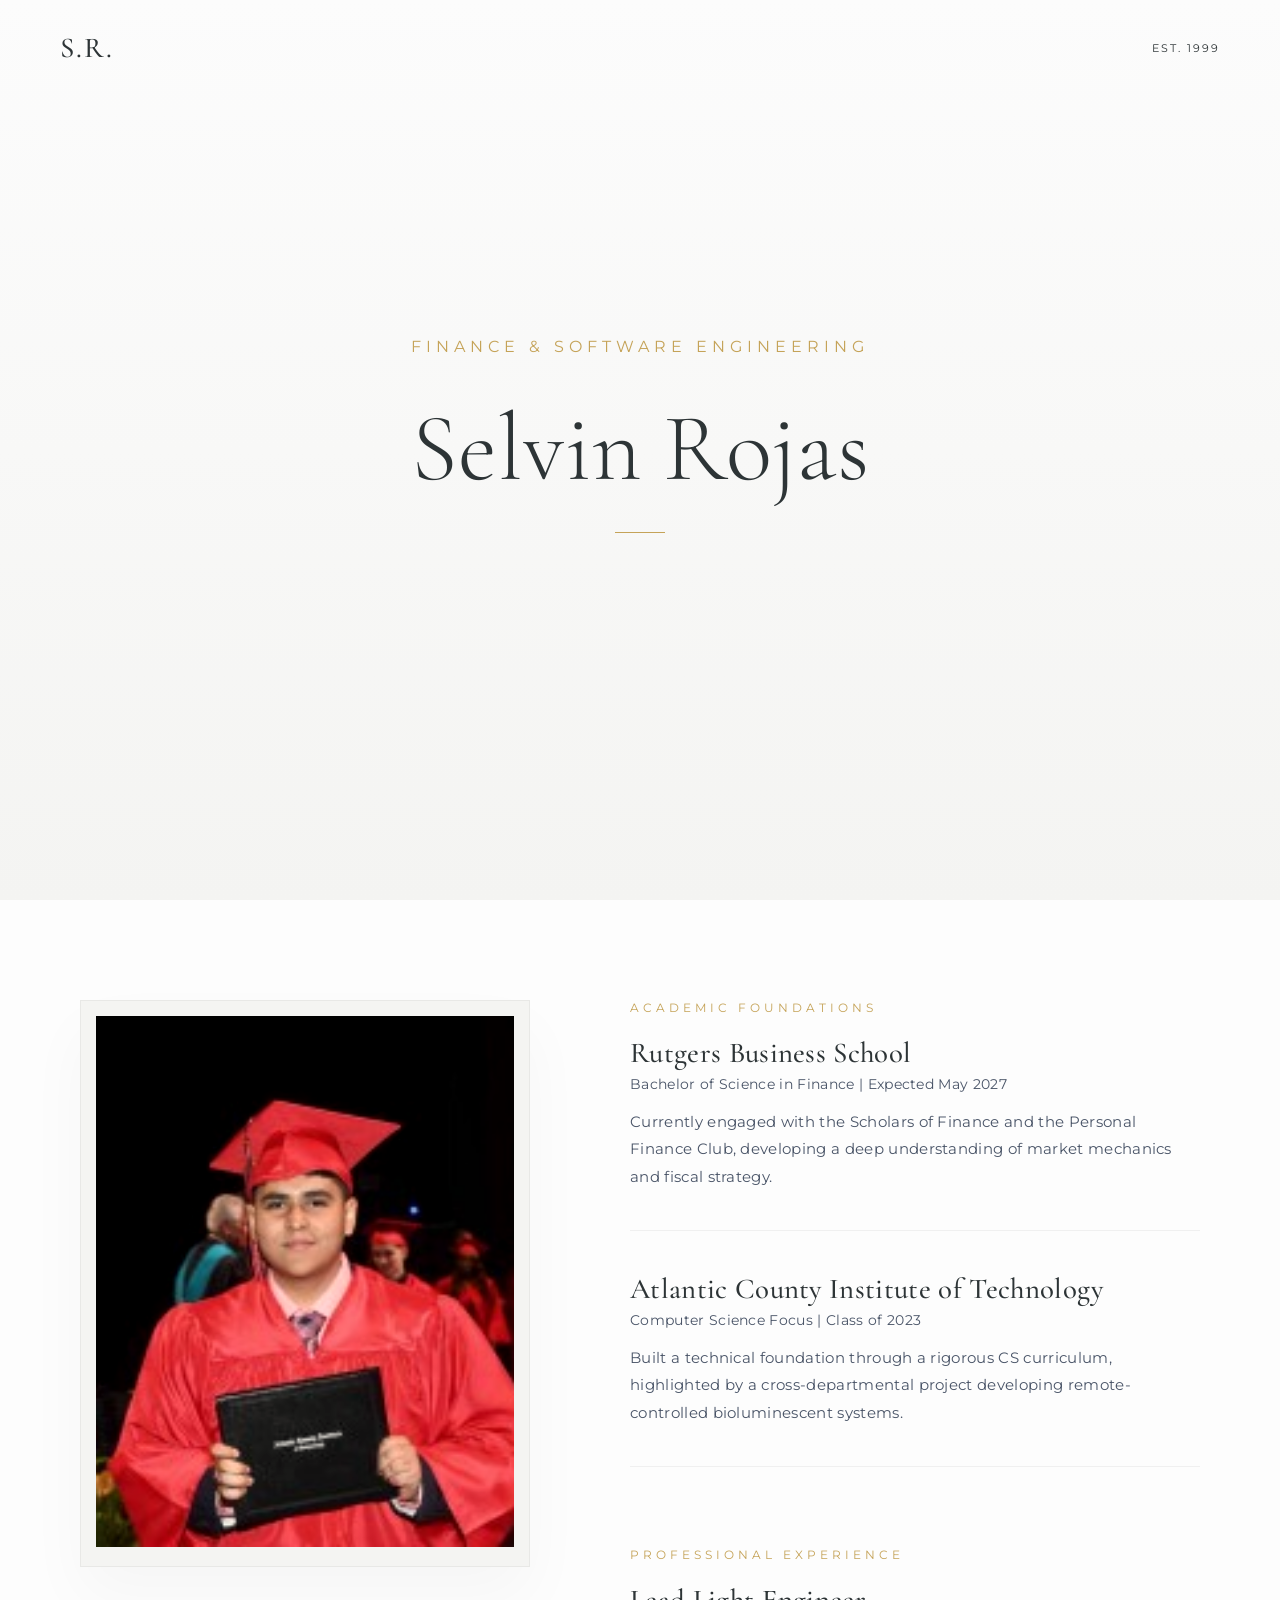
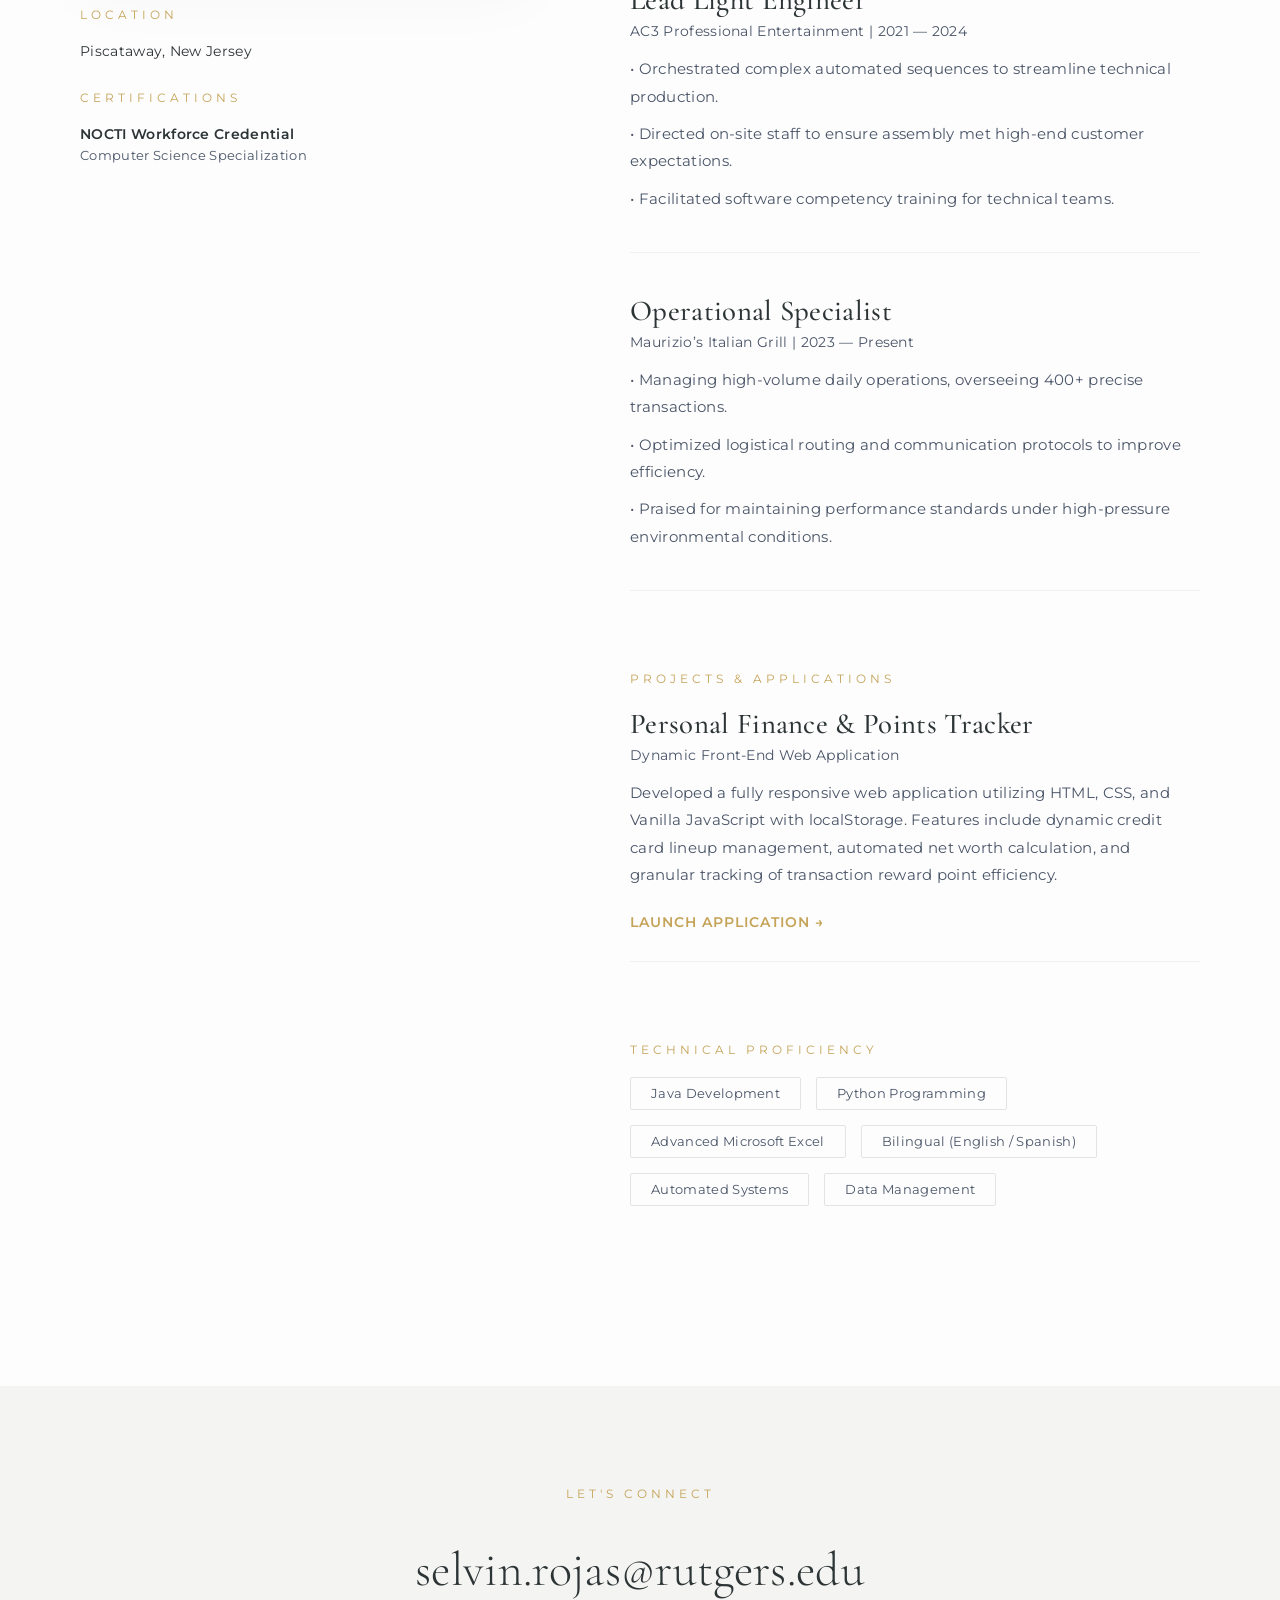
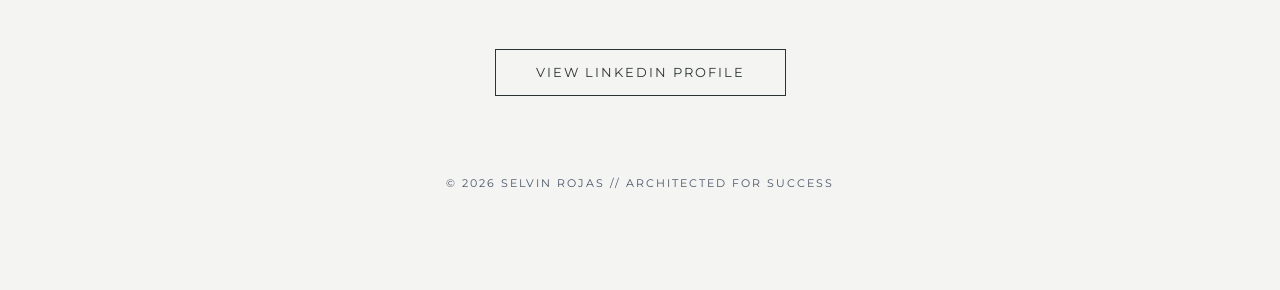
==== commit 0557ff98: "Update index.html" ====
--- a/index.html
+++ b/index.html
@@ -166,6 +166,22 @@
             margin-bottom: 10px;
         }
 
+        .app-link {
+            display: inline-block;
+            margin-top: 15px;
+            color: var(--champagne);
+            text-decoration: none;
+            font-weight: 600;
+            font-size: 0.85rem;
+            letter-spacing: 1px;
+            border-bottom: 1px solid transparent;
+            transition: var(--transition);
+        }
+
+        .app-link:hover {
+            border-bottom: 1px solid var(--champagne);
+        }
+
         /* --- Skill Pills --- */
         .skill-container {
             display: flex;
@@ -250,12 +266,12 @@
                     <div class="entry">
                         <h3>Rutgers Business School</h3>
                         <div class="sub">Bachelor of Science in Finance | Expected May 2027</div>
-                        <p>Currently engaged with the Scholars of Finance and the Personal Finance Club, developing a deep understanding of market mechanics and fiscal strategy[cite: 5, 7, 18].</p>
+                        <p>Currently engaged with the Scholars of Finance and the Personal Finance Club, developing a deep understanding of market mechanics and fiscal strategy.</p>
                     </div>
                     <div class="entry">
                         <h3>Atlantic County Institute of Technology</h3>
                         <div class="sub">Computer Science Focus | Class of 2023</div>
-                        <p>Built a technical foundation through a rigorous CS curriculum, highlighted by a cross-departmental project developing remote-controlled bioluminescent systems[cite: 9, 12, 20].</p>
+                        <p>Built a technical foundation through a rigorous CS curriculum, highlighted by a cross-departmental project developing remote-controlled bioluminescent systems.</p>
                     </div>
                 </section>
 
@@ -266,9 +282,9 @@
                         <h3>Lead Light Engineer</h3>
                         <div class="sub">AC3 Professional Entertainment | 2021 — 2024</div>
                         <ul style="list-style: none;">
-                            <li>• Orchestrated complex automated sequences to streamline technical production[cite: 30, 36].</li>
-                            <li>• Directed on-site staff to ensure assembly met high-end customer expectations[cite: 30, 35].</li>
-                            <li>• Facilitated software competency training for technical teams[cite: 37].</li>
+                            <li>• Orchestrated complex automated sequences to streamline technical production.</li>
+                            <li>• Directed on-site staff to ensure assembly met high-end customer expectations.</li>
+                            <li>• Facilitated software competency training for technical teams.</li>
                         </ul>
                     </div>
 
@@ -276,10 +292,21 @@
                         <h3>Operational Specialist</h3>
                         <div class="sub">Maurizio’s Italian Grill | 2023 — Present</div>
                         <ul style="list-style: none;">
-                            <li>• Managing high-volume daily operations, overseeing 400+ precise transactions[cite: 14, 22, 23].</li>
-                            <li>• Optimized logistical routing and communication protocols to improve efficiency[cite: 25, 28].</li>
-                            <li>• Praised for maintaining performance standards under high-pressure environmental conditions[cite: 27, 41].</li>
+                            <li>• Managing high-volume daily operations, overseeing 400+ precise transactions.</li>
+                            <li>• Optimized logistical routing and communication protocols to improve efficiency.</li>
+                            <li>• Praised for maintaining performance standards under high-pressure environmental conditions.</li>
                         </ul>
+                    </div>
+                </section>
+
+                <section class="content-block">
+                    <span class="section-label">Projects & Applications</span>
+                    
+                    <div class="entry">
+                        <h3>Personal Finance & Points Tracker</h3>
+                        <div class="sub">Dynamic Front-End Web Application</div>
+                        <p>Developed a fully responsive web application utilizing HTML, CSS, and Vanilla JavaScript with localStorage. Features include dynamic credit card lineup management, automated net worth calculation, and granular tracking of transaction reward point efficiency.</p>
+                        <a href="Assets/PersonalFinanceApp/index.html" class="app-link" target="_blank">LAUNCH APPLICATION &rarr;</a>
                     </div>
                 </section>
 
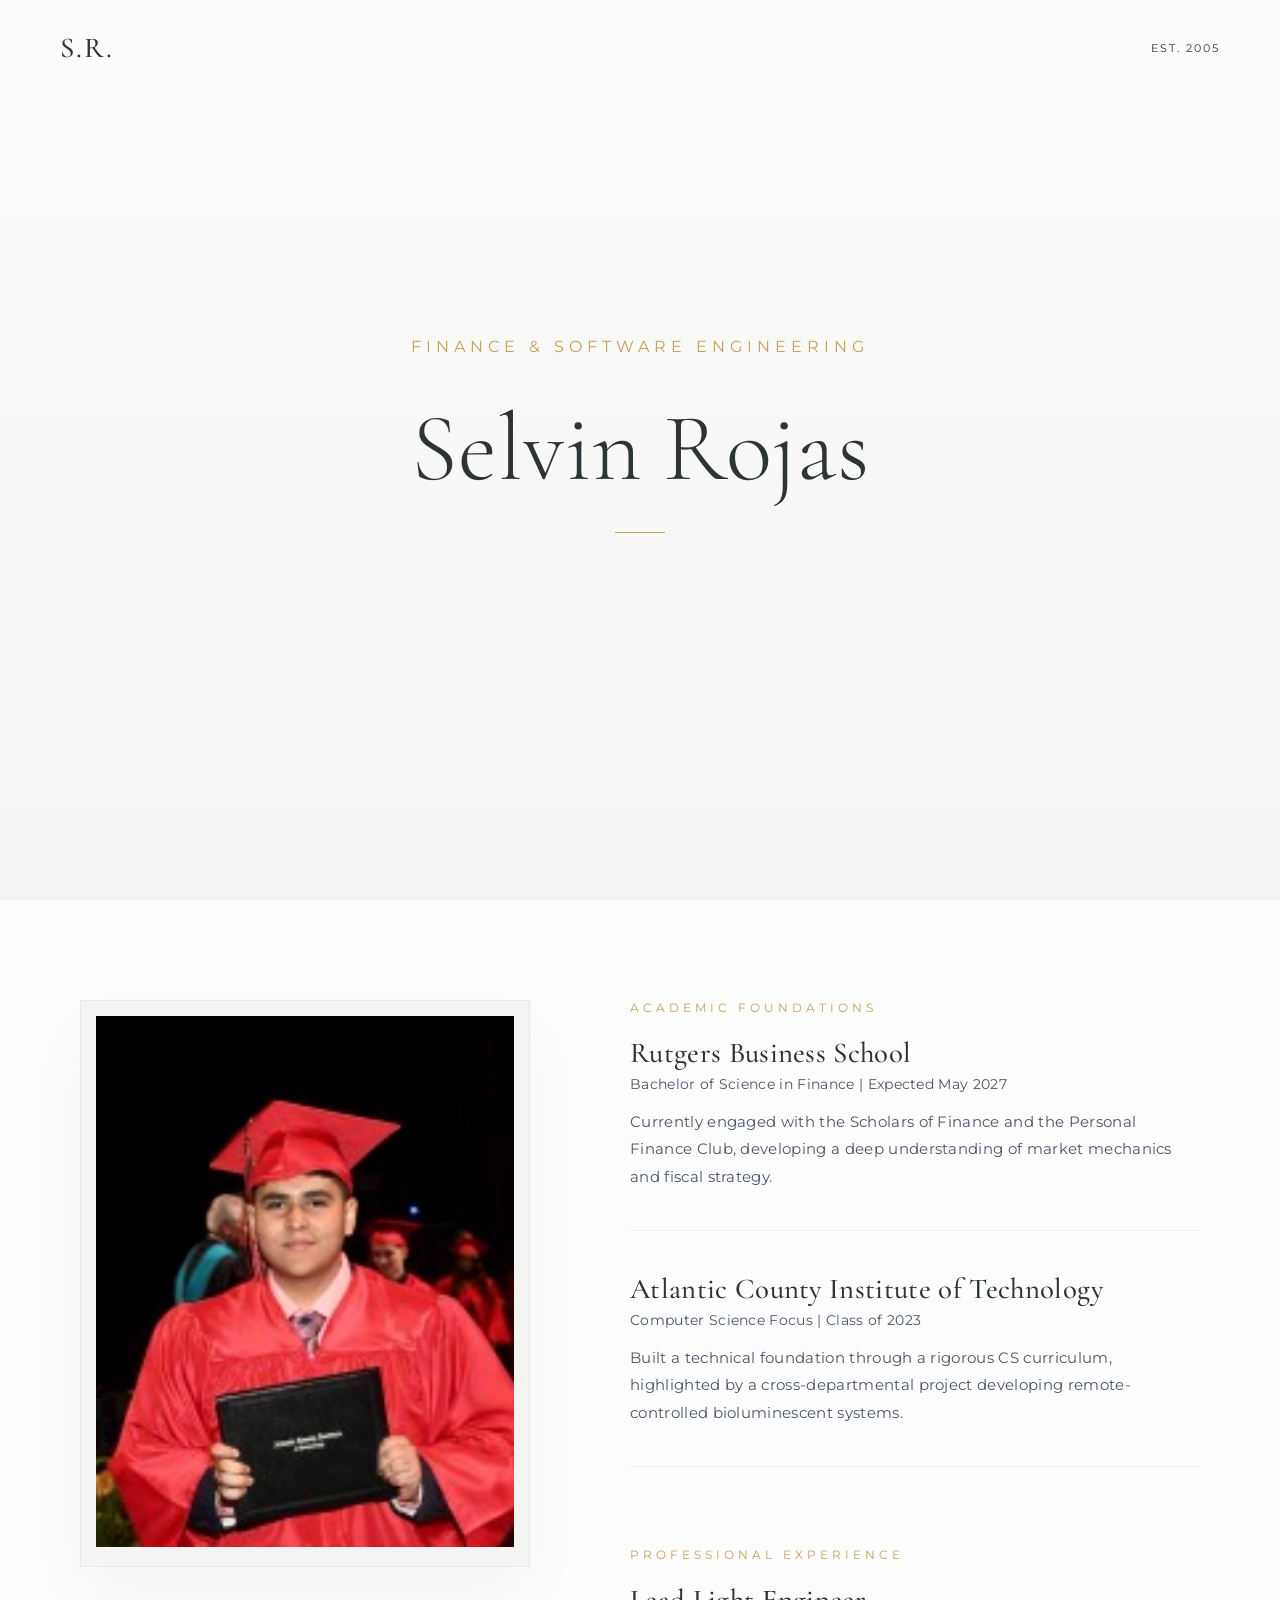
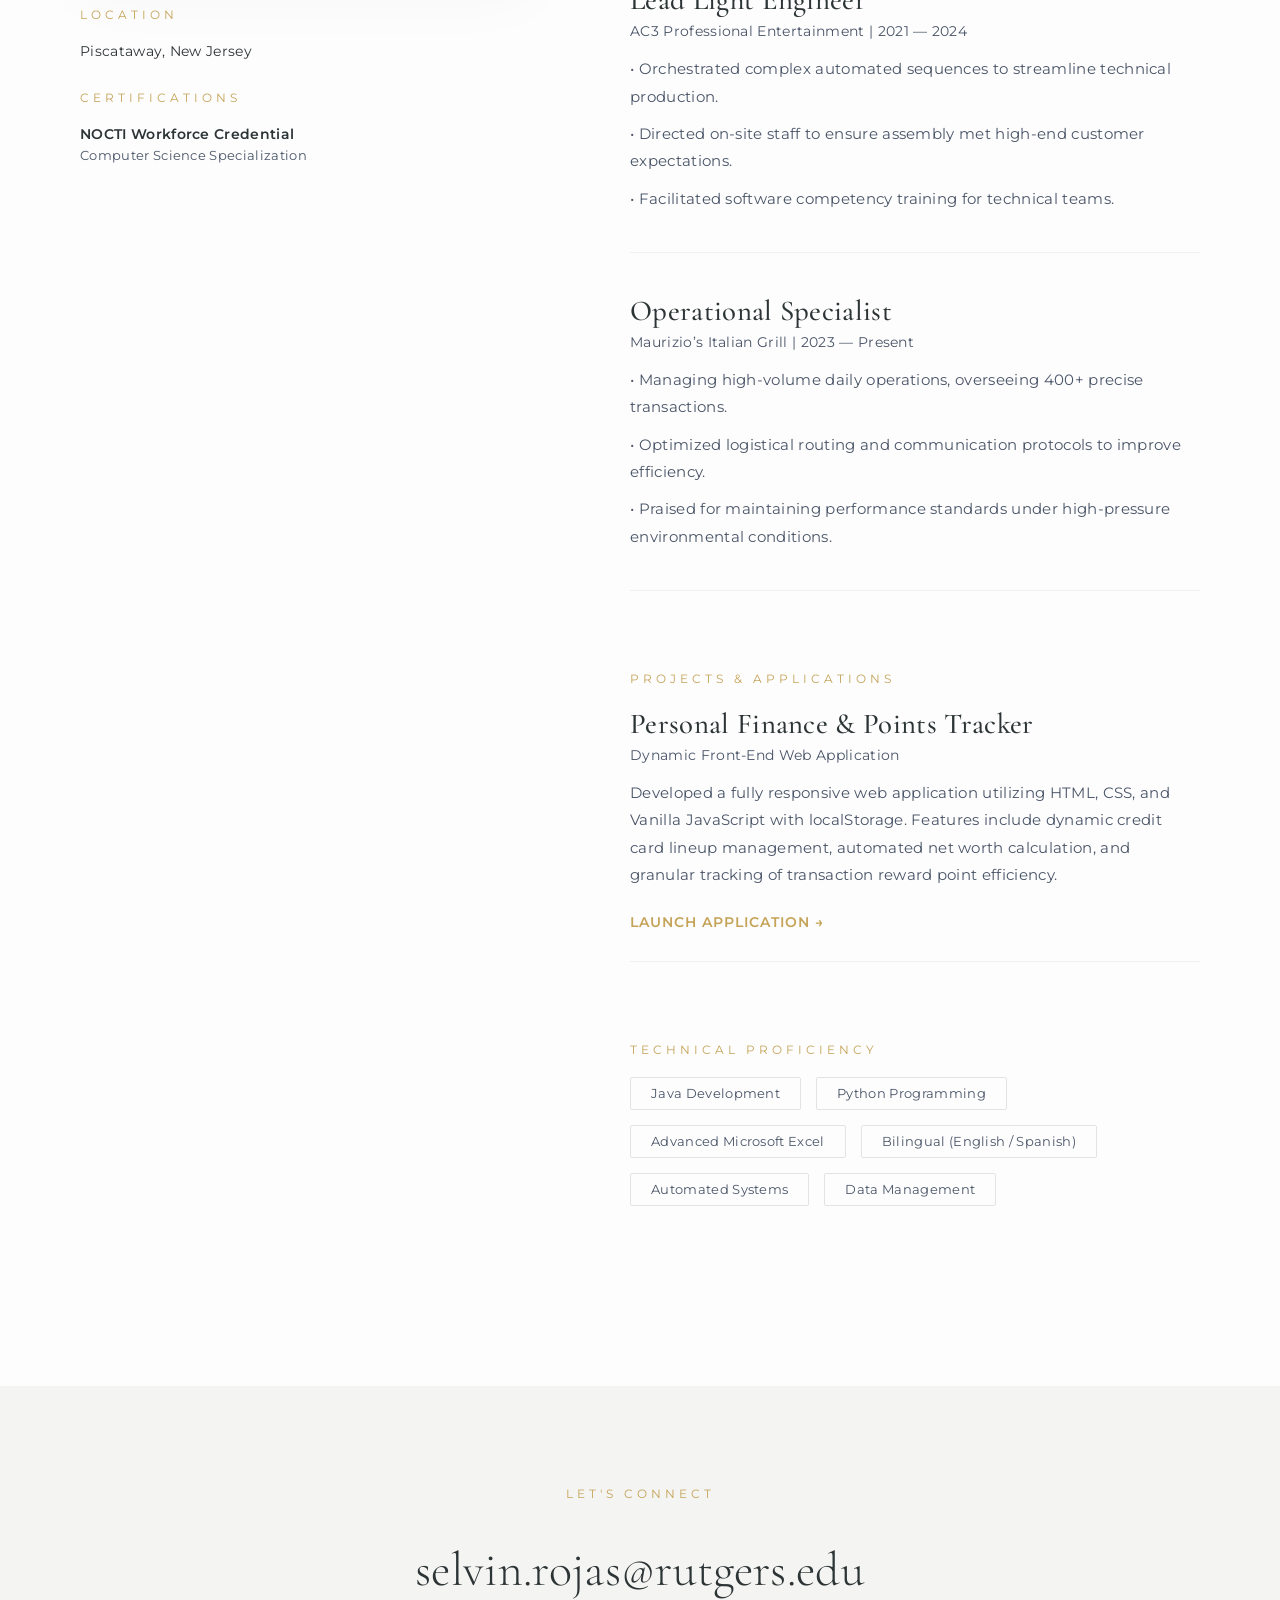
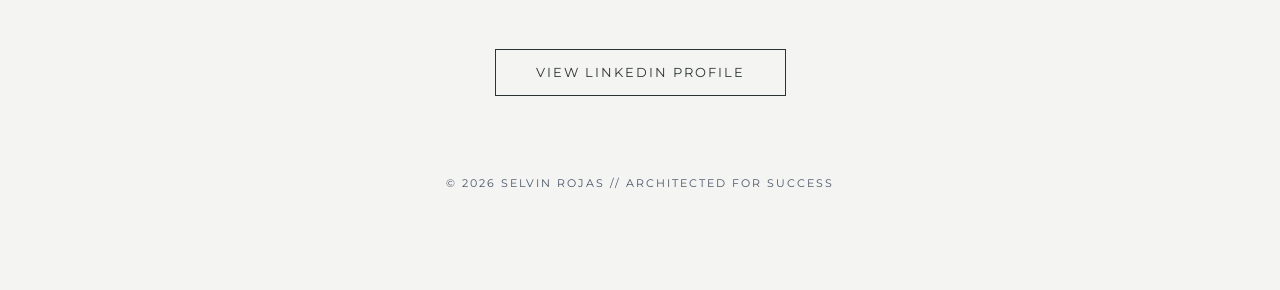
==== commit 2b8883b8: "Update index.html" ====
--- a/index.html
+++ b/index.html
@@ -233,7 +233,7 @@
 
     <nav>
         <div class="logo">S.R.</div>
-        <div style="font-size: 0.7rem; letter-spacing: 2px;">EST. 1999</div>
+        <div style="font-size: 0.7rem; letter-spacing: 2px;">EST. 2005</div>
     </nav>
 
     <header class="hero">
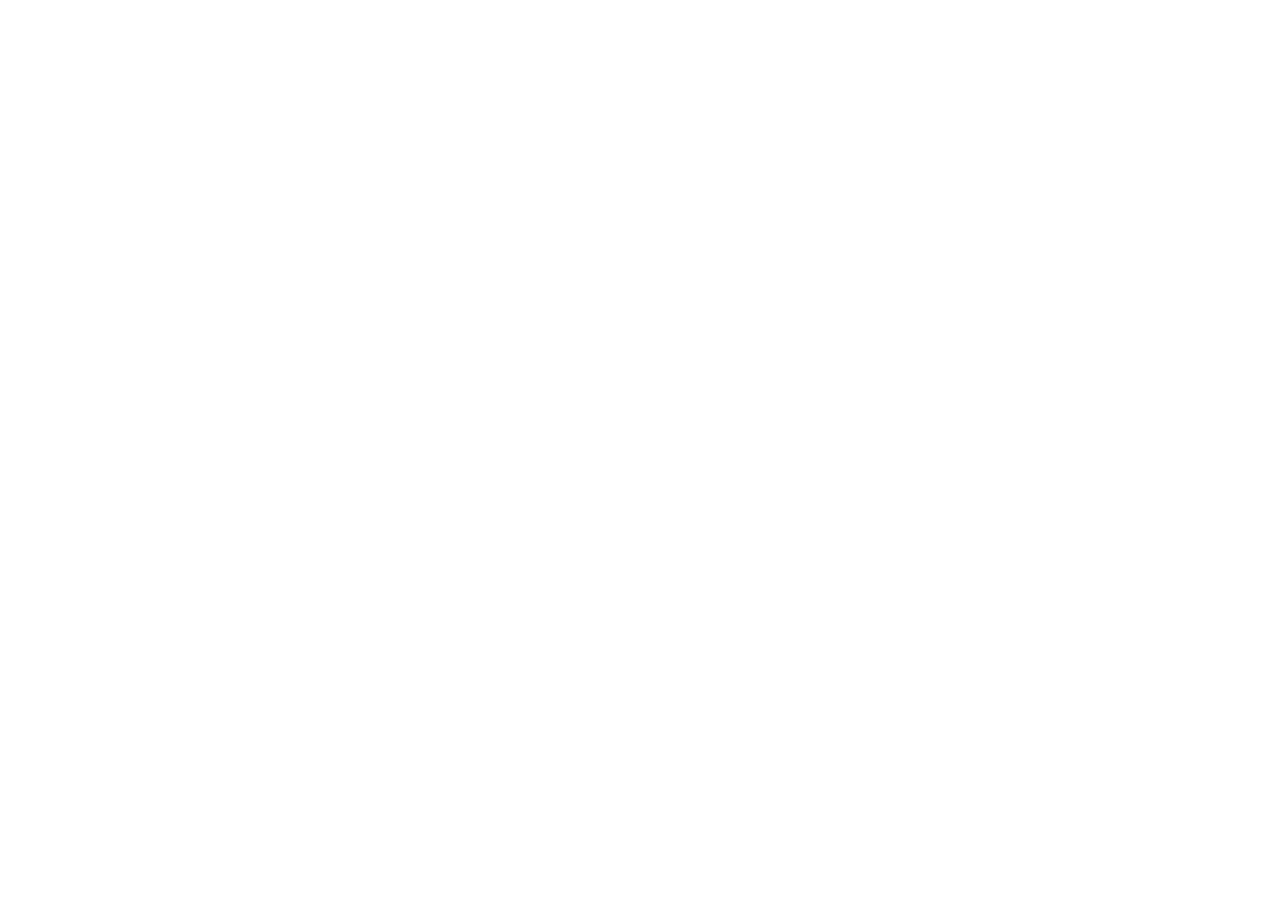
==== commit e1151d93: "Add files via upload" ====
--- a/index.html
+++ b/index.html
@@ -1,353 +1,2 @@
-<!DOCTYPE html>
-<html lang="en">
-<head>
-    <meta charset="UTF-8">
-    <meta name="viewport" content="width=device-width, initial-scale=1.0">
-    <title>Selvin Rojas | Professional Portfolio</title>
-    <link rel="preconnect" href="https://fonts.googleapis.com">
-    <link rel="preconnect" href="https://fonts.gstatic.com" crossorigin>
-    <link href="https://fonts.googleapis.com/css2?family=Cormorant+Garamond:wght@300;500;600&family=Montserrat:wght@200;400;600&display=swap" rel="stylesheet">
-    <style>
-        :root {
-            --marble-white: #fdfdfd;
-            --soft-slate: #4a5568;
-            --champagne: #c5a358;
-            --stone-grey: #f4f4f2;
-            --text-main: #2d3436;
-            --transition: all 0.7s cubic-bezier(0.19, 1, 0.22, 1);
-        }
-
-        * { margin: 0; padding: 0; box-sizing: border-box; }
-
-        body {
-            background-color: var(--marble-white);
-            color: var(--text-main);
-            font-family: 'Montserrat', sans-serif;
-            overflow-x: hidden;
-            letter-spacing: 0.02em;
-        }
-
-        /* --- Elegant Animations --- */
-        @keyframes fadeInScale {
-            from { opacity: 0; transform: scale(1.02); }
-            to { opacity: 1; transform: scale(1); }
-        }
-
-        .reveal {
-            animation: fadeInScale 1.4s var(--transition) forwards;
-            opacity: 0;
-        }
-
-        /* --- Navigation --- */
-        nav {
-            padding: 30px 60px;
-            display: flex;
-            justify-content: space-between;
-            align-items: center;
-            position: absolute;
-            width: 100%;
-            z-index: 10;
-        }
-
-        .logo {
-            font-family: 'Cormorant Garamond', serif;
-            font-size: 1.8rem;
-            font-weight: 500;
-            letter-spacing: 2px;
-            color: var(--text-main);
-        }
-
-        /* --- Hero Section --- */
-        .hero {
-            height: 100vh;
-            display: flex;
-            align-items: center;
-            justify-content: center;
-            background: linear-gradient(to bottom, #fcfcfc, #f4f4f2);
-            padding: 0 10%;
-        }
-
-        .hero-content {
-            text-align: center;
-            max-width: 900px;
-        }
-
-        .hero h1 {
-            font-family: 'Cormorant Garamond', serif;
-            font-size: clamp(3rem, 10vw, 6rem);
-            font-weight: 300;
-            line-height: 1.1;
-            margin-bottom: 20px;
-        }
-
-        .hero p {
-            font-size: 1rem;
-            text-transform: uppercase;
-            letter-spacing: 5px;
-            color: var(--champagne);
-            margin-bottom: 40px;
-        }
-
-        /* --- Main Content Layout --- */
-        .container {
-            max-width: 1200px;
-            margin: 0 auto;
-            padding: 100px 40px;
-        }
-
-        .grid-layout {
-            display: grid;
-            grid-template-columns: 450px 1fr;
-            gap: 100px;
-        }
-
-        /* --- Sidebar / Profile --- */
-        .profile-side {
-            position: sticky;
-            top: 50px;
-            height: fit-content;
-        }
-
-        .image-frame {
-            width: 100%;
-            aspect-ratio: 4/5;
-            background: var(--stone-grey);
-            border: 1px solid rgba(0,0,0,0.05);
-            padding: 15px;
-            margin-bottom: 40px;
-            box-shadow: 0 30px 60px rgba(0,0,0,0.03);
-        }
-
-        .image-frame img {
-            width: 100%;
-            height: 100%;
-            object-fit: cover;
-            filter: sepia(10%) contrast(1.05);
-        }
-
-        /* --- Resume Cards --- */
-        .section-label {
-            font-size: 0.75rem;
-            letter-spacing: 4px;
-            text-transform: uppercase;
-            color: var(--champagne);
-            margin-bottom: 20px;
-            display: block;
-        }
-
-        .content-block {
-            margin-bottom: 80px;
-        }
-
-        .entry {
-            margin-bottom: 40px;
-            padding-bottom: 30px;
-            border-bottom: 1px solid rgba(0,0,0,0.05);
-        }
-
-        .entry h3 {
-            font-family: 'Cormorant Garamond', serif;
-            font-size: 1.8rem;
-            font-weight: 500;
-            margin-bottom: 5px;
-        }
-
-        .entry .sub {
-            font-size: 0.9rem;
-            color: var(--soft-slate);
-            font-weight: 400;
-            margin-bottom: 15px;
-        }
-
-        .entry p, .entry li {
-            font-size: 0.95rem;
-            color: var(--soft-slate);
-            line-height: 1.8;
-            margin-bottom: 10px;
-        }
-
-        .app-link {
-            display: inline-block;
-            margin-top: 15px;
-            color: var(--champagne);
-            text-decoration: none;
-            font-weight: 600;
-            font-size: 0.85rem;
-            letter-spacing: 1px;
-            border-bottom: 1px solid transparent;
-            transition: var(--transition);
-        }
-
-        .app-link:hover {
-            border-bottom: 1px solid var(--champagne);
-        }
-
-        /* --- Skill Pills --- */
-        .skill-container {
-            display: flex;
-            flex-wrap: wrap;
-            gap: 15px;
-        }
-
-        .skill-tag {
-            font-size: 0.8rem;
-            padding: 8px 20px;
-            border: 1px solid rgba(0,0,0,0.1);
-            color: var(--soft-slate);
-            background: transparent;
-            border-radius: 2px;
-        }
-
-        /* --- Footer / Contact --- */
-        .contact-footer {
-            background: var(--stone-grey);
-            padding: 100px 60px;
-            text-align: center;
-        }
-
-        .btn-luxe {
-            display: inline-block;
-            padding: 15px 40px;
-            border: 1px solid var(--text-main);
-            text-decoration: none;
-            color: var(--text-main);
-            text-transform: uppercase;
-            font-size: 0.8rem;
-            letter-spacing: 2px;
-            transition: var(--transition);
-        }
-
-        .btn-luxe:hover {
-            background: var(--text-main);
-            color: white;
-        }
-
-        @media (max-width: 900px) {
-            .grid-layout { grid-template-columns: 1fr; }
-            .profile-side { position: static; }
-            nav { padding: 20px; }
-        }
-    </style>
-</head>
-<body>
-
-    <nav>
-        <div class="logo">S.R.</div>
-        <div style="font-size: 0.7rem; letter-spacing: 2px;">EST. 2005</div>
-    </nav>
-
-    <header class="hero">
-        <div class="hero-content reveal">
-            <p>Finance & Software Engineering</p>
-            <h1>Selvin Rojas</h1>
-            <div style="width: 50px; height: 1px; background: var(--champagne); margin: 30px auto;"></div>
-        </div>
-    </header>
-
-    <div class="container">
-        <div class="grid-layout">
-            
-            <aside class="profile-side reveal">
-                <div class="image-frame">
-                    <img src="Assets/ProfilePic.jpg" alt="Selvin Rojas">
-                </div>
-                <span class="section-label">Location</span>
-                <p style="font-size: 0.9rem; margin-bottom: 30px;">Piscataway, New Jersey</p>
-                
-                <span class="section-label">Certifications</span>
-                <p style="font-size: 0.9rem; margin-bottom: 5px; font-weight: 600;">NOCTI Workforce Credential</p>
-                <p style="font-size: 0.8rem; color: var(--soft-slate);">Computer Science Specialization</p>
-            </aside>
-
-            <main class="reveal">
-                
-                <section class="content-block">
-                    <span class="section-label">Academic Foundations</span>
-                    <div class="entry">
-                        <h3>Rutgers Business School</h3>
-                        <div class="sub">Bachelor of Science in Finance | Expected May 2027</div>
-                        <p>Currently engaged with the Scholars of Finance and the Personal Finance Club, developing a deep understanding of market mechanics and fiscal strategy.</p>
-                    </div>
-                    <div class="entry">
-                        <h3>Atlantic County Institute of Technology</h3>
-                        <div class="sub">Computer Science Focus | Class of 2023</div>
-                        <p>Built a technical foundation through a rigorous CS curriculum, highlighted by a cross-departmental project developing remote-controlled bioluminescent systems.</p>
-                    </div>
-                </section>
-
-                <section class="content-block">
-                    <span class="section-label">Professional Experience</span>
-                    
-                    <div class="entry">
-                        <h3>Lead Light Engineer</h3>
-                        <div class="sub">AC3 Professional Entertainment | 2021 — 2024</div>
-                        <ul style="list-style: none;">
-                            <li>• Orchestrated complex automated sequences to streamline technical production.</li>
-                            <li>• Directed on-site staff to ensure assembly met high-end customer expectations.</li>
-                            <li>• Facilitated software competency training for technical teams.</li>
-                        </ul>
-                    </div>
-
-                    <div class="entry">
-                        <h3>Operational Specialist</h3>
-                        <div class="sub">Maurizio’s Italian Grill | 2023 — Present</div>
-                        <ul style="list-style: none;">
-                            <li>• Managing high-volume daily operations, overseeing 400+ precise transactions.</li>
-                            <li>• Optimized logistical routing and communication protocols to improve efficiency.</li>
-                            <li>• Praised for maintaining performance standards under high-pressure environmental conditions.</li>
-                        </ul>
-                    </div>
-                </section>
-
-                <section class="content-block">
-                    <span class="section-label">Projects & Applications</span>
-                    
-                    <div class="entry">
-                        <h3>Personal Finance & Points Tracker</h3>
-                        <div class="sub">Dynamic Front-End Web Application</div>
-                        <p>Developed a fully responsive web application utilizing HTML, CSS, and Vanilla JavaScript with localStorage. Features include dynamic credit card lineup management, automated net worth calculation, and granular tracking of transaction reward point efficiency.</p>
-                        <a href="Assets/PersonalFinanceApp/index.html" class="app-link" target="_blank">LAUNCH APPLICATION &rarr;</a>
-                    </div>
-                </section>
-
-                <section class="content-block">
-                    <span class="section-label">Technical Proficiency</span>
-                    <div class="skill-container">
-                        <span class="skill-tag">Java Development</span>
-                        <span class="skill-tag">Python Programming</span>
-                        <span class="skill-tag">Advanced Microsoft Excel</span>
-                        <span class="skill-tag">Bilingual (English / Spanish)</span>
-                        <span class="skill-tag">Automated Systems</span>
-                        <span class="skill-tag">Data Management</span>
-                    </div>
-                </section>
-
-            </main>
-        </div>
-    </div>
-
-    <footer class="contact-footer reveal">
-        <span class="section-label" style="margin-bottom: 40px;">Let's Connect</span>
-        <h2 style="font-family: 'Cormorant Garamond', serif; font-size: 3rem; font-weight: 300; margin-bottom: 50px;">
-            selvin.rojas@rutgers.edu
-        </h2>
-        <a href="https://www.linkedin.com/in/selvinrojas/" class="btn-luxe">View LinkedIn Profile</a>
-        <p style="font-size: 0.7rem; color: var(--soft-slate); margin-top: 80px; letter-spacing: 2px;">
-            © 2026 SELVIN ROJAS // ARCHITECTED FOR SUCCESS
-        </p>
-    </footer>
-
-    <script>
-        const observer = new IntersectionObserver((entries) => {
-            entries.forEach(entry => {
-                if (entry.isIntersecting) {
-                    entry.target.classList.add('reveal');
-                    entry.target.style.opacity = 1;
-                }
-            });
-        }, { threshold: 0.1 });
-
-        document.querySelectorAll('.reveal').forEach(el => observer.observe(el));
-    </script>
-</body>
-</html>
+<!doctype html><html><head><meta charset="utf-8"><link rel="dns-prefetch" href="//127.0.0.1"><title>CC Libraries</title><script>window.nodeRequire = (window.cep_node && window.cep_node.require) || window.require || function () {};
+        window.process = window.process || (window.cep_node && window.cep_node.process);</script><script defer="defer" src="main.js"></script><link href="styles.css" rel="stylesheet"></head><body><div id="content"></div></body></html>
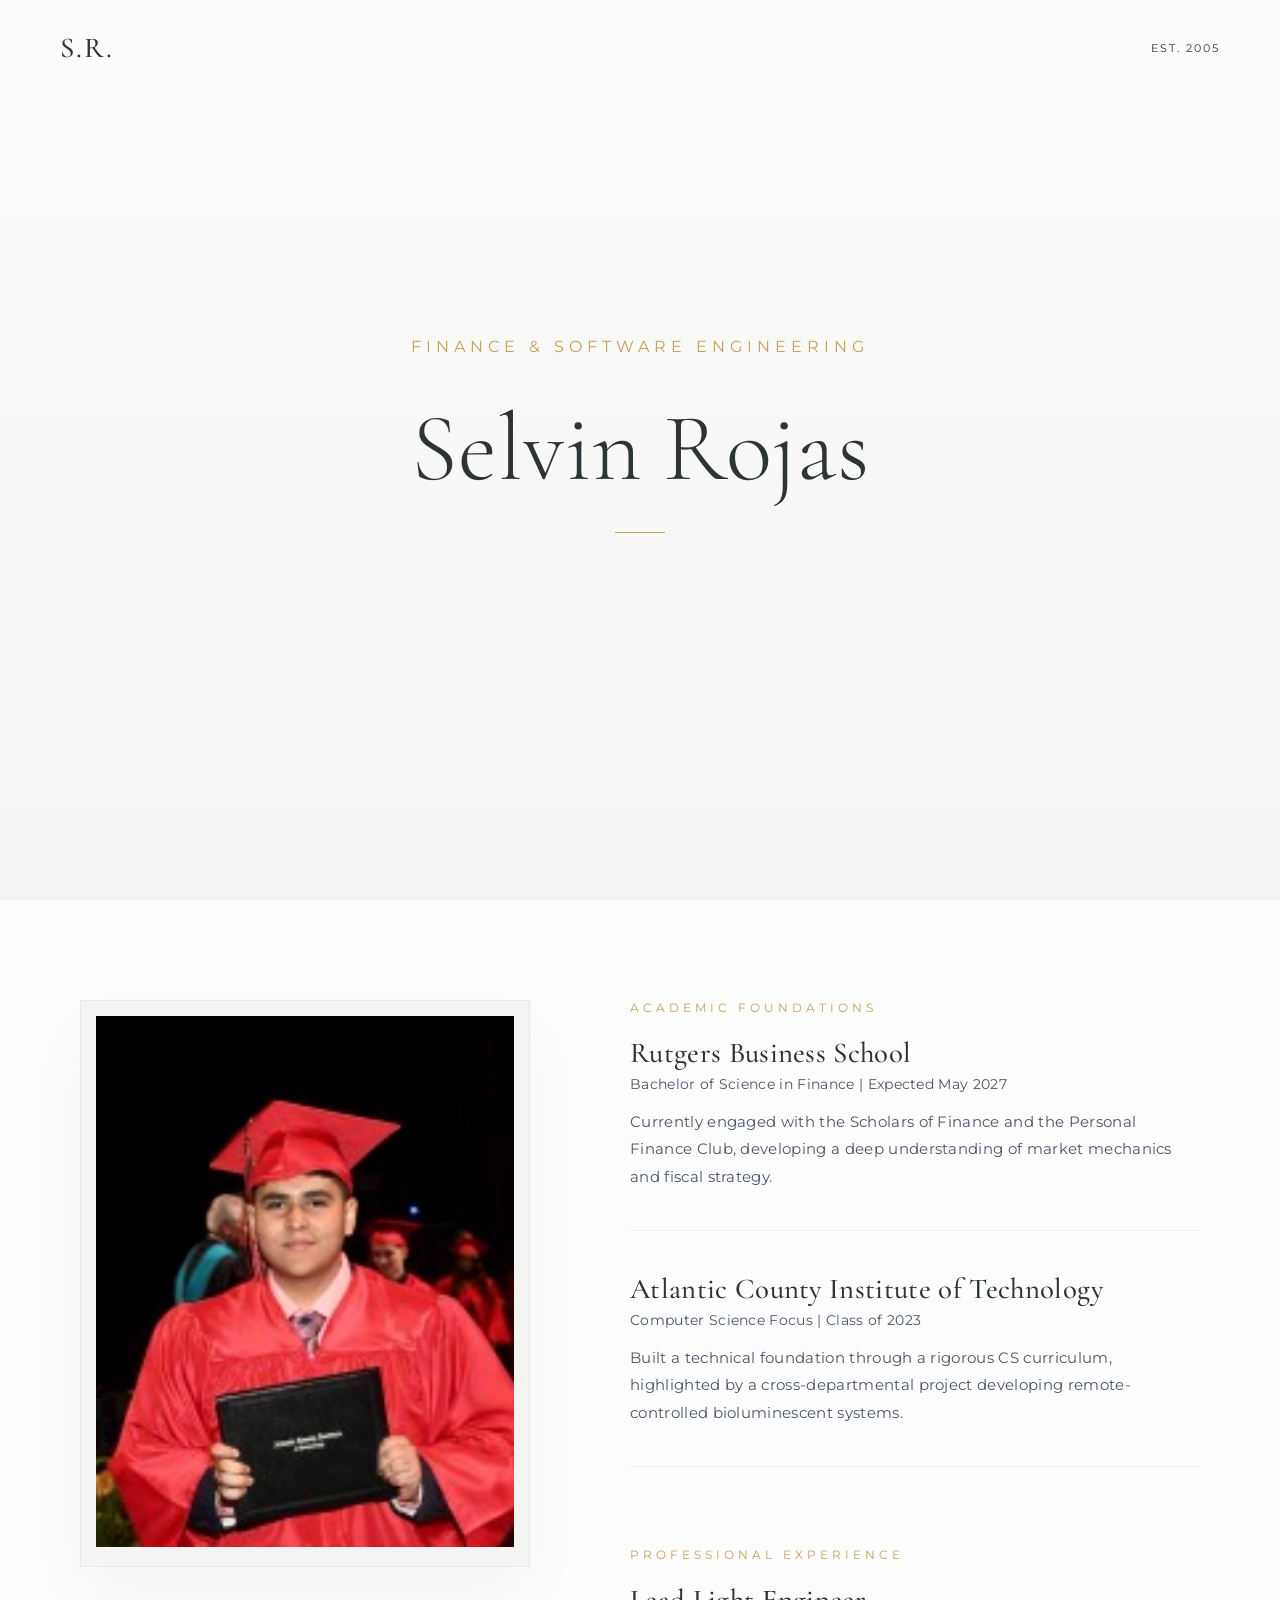
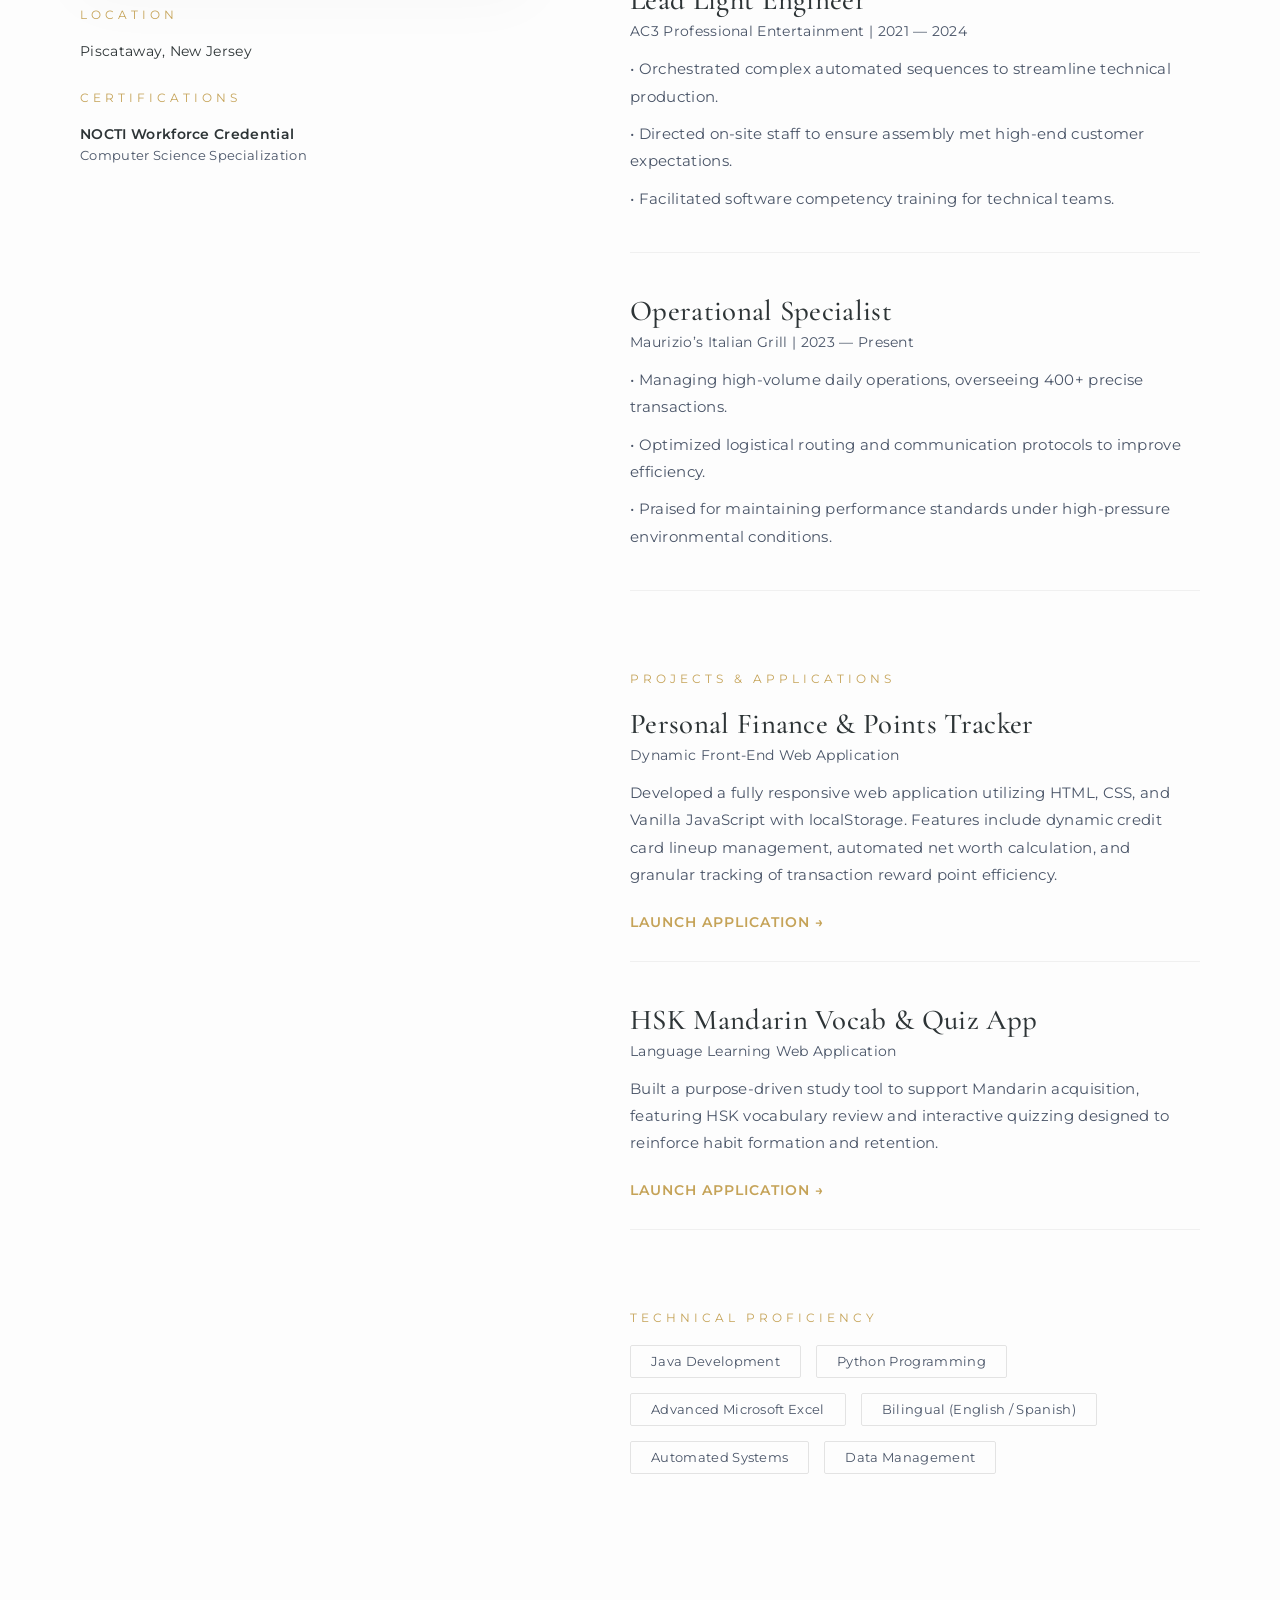
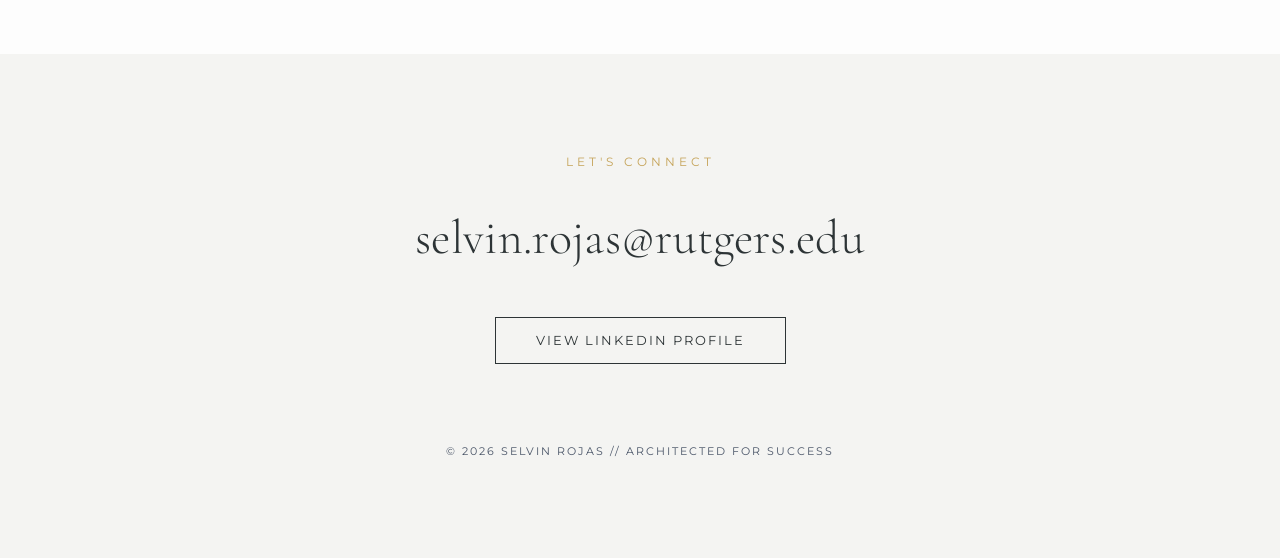
==== commit 3bc560b5: "Rename index-2.html to index.html" ====
--- a/index.html
+++ b/index.html
@@ -1,2 +1,360 @@
-<!doctype html><html><head><meta charset="utf-8"><link rel="dns-prefetch" href="//127.0.0.1"><title>CC Libraries</title><script>window.nodeRequire = (window.cep_node && window.cep_node.require) || window.require || function () {};
-        window.process = window.process || (window.cep_node && window.cep_node.process);</script><script defer="defer" src="main.js"></script><link href="styles.css" rel="stylesheet"></head><body><div id="content"></div></body></html>+<!DOCTYPE html>
+<html lang="en">
+<head>
+    <meta charset="UTF-8">
+    <meta name="viewport" content="width=device-width, initial-scale=1.0">
+    <title>Selvin Rojas | Professional Portfolio</title>
+    <link rel="preconnect" href="https://fonts.googleapis.com">
+    <link rel="preconnect" href="https://fonts.gstatic.com" crossorigin>
+    <link href="https://fonts.googleapis.com/css2?family=Cormorant+Garamond:wght@300;500;600&family=Montserrat:wght@200;400;600&display=swap" rel="stylesheet">
+    <style>
+        :root {
+            --marble-white: #fdfdfd;
+            --soft-slate: #4a5568;
+            --champagne: #c5a358;
+            --stone-grey: #f4f4f2;
+            --text-main: #2d3436;
+            --transition: all 0.7s cubic-bezier(0.19, 1, 0.22, 1);
+        }
+
+        * { margin: 0; padding: 0; box-sizing: border-box; }
+
+        body {
+            background-color: var(--marble-white);
+            color: var(--text-main);
+            font-family: 'Montserrat', sans-serif;
+            overflow-x: hidden;
+            letter-spacing: 0.02em;
+        }
+
+        /* --- Elegant Animations --- */
+        @keyframes fadeInScale {
+            from { opacity: 0; transform: scale(1.02); }
+            to { opacity: 1; transform: scale(1); }
+        }
+
+        .reveal {
+            animation: fadeInScale 1.4s var(--transition) forwards;
+            opacity: 0;
+        }
+
+        /* --- Navigation --- */
+        nav {
+            padding: 30px 60px;
+            display: flex;
+            justify-content: space-between;
+            align-items: center;
+            position: absolute;
+            width: 100%;
+            z-index: 10;
+        }
+
+        .logo {
+            font-family: 'Cormorant Garamond', serif;
+            font-size: 1.8rem;
+            font-weight: 500;
+            letter-spacing: 2px;
+            color: var(--text-main);
+        }
+
+        /* --- Hero Section --- */
+        .hero {
+            height: 100vh;
+            display: flex;
+            align-items: center;
+            justify-content: center;
+            background: linear-gradient(to bottom, #fcfcfc, #f4f4f2);
+            padding: 0 10%;
+        }
+
+        .hero-content {
+            text-align: center;
+            max-width: 900px;
+        }
+
+        .hero h1 {
+            font-family: 'Cormorant Garamond', serif;
+            font-size: clamp(3rem, 10vw, 6rem);
+            font-weight: 300;
+            line-height: 1.1;
+            margin-bottom: 20px;
+        }
+
+        .hero p {
+            font-size: 1rem;
+            text-transform: uppercase;
+            letter-spacing: 5px;
+            color: var(--champagne);
+            margin-bottom: 40px;
+        }
+
+        /* --- Main Content Layout --- */
+        .container {
+            max-width: 1200px;
+            margin: 0 auto;
+            padding: 100px 40px;
+        }
+
+        .grid-layout {
+            display: grid;
+            grid-template-columns: 450px 1fr;
+            gap: 100px;
+        }
+
+        /* --- Sidebar / Profile --- */
+        .profile-side {
+            position: sticky;
+            top: 50px;
+            height: fit-content;
+        }
+
+        .image-frame {
+            width: 100%;
+            aspect-ratio: 4/5;
+            background: var(--stone-grey);
+            border: 1px solid rgba(0,0,0,0.05);
+            padding: 15px;
+            margin-bottom: 40px;
+            box-shadow: 0 30px 60px rgba(0,0,0,0.03);
+        }
+
+        .image-frame img {
+            width: 100%;
+            height: 100%;
+            object-fit: cover;
+            filter: sepia(10%) contrast(1.05);
+        }
+
+        /* --- Resume Cards --- */
+        .section-label {
+            font-size: 0.75rem;
+            letter-spacing: 4px;
+            text-transform: uppercase;
+            color: var(--champagne);
+            margin-bottom: 20px;
+            display: block;
+        }
+
+        .content-block {
+            margin-bottom: 80px;
+        }
+
+        .entry {
+            margin-bottom: 40px;
+            padding-bottom: 30px;
+            border-bottom: 1px solid rgba(0,0,0,0.05);
+        }
+
+        .entry h3 {
+            font-family: 'Cormorant Garamond', serif;
+            font-size: 1.8rem;
+            font-weight: 500;
+            margin-bottom: 5px;
+        }
+
+        .entry .sub {
+            font-size: 0.9rem;
+            color: var(--soft-slate);
+            font-weight: 400;
+            margin-bottom: 15px;
+        }
+
+        .entry p, .entry li {
+            font-size: 0.95rem;
+            color: var(--soft-slate);
+            line-height: 1.8;
+            margin-bottom: 10px;
+        }
+
+        .app-link {
+            display: inline-block;
+            margin-top: 15px;
+            color: var(--champagne);
+            text-decoration: none;
+            font-weight: 600;
+            font-size: 0.85rem;
+            letter-spacing: 1px;
+            border-bottom: 1px solid transparent;
+            transition: var(--transition);
+        }
+
+        .app-link:hover {
+            border-bottom: 1px solid var(--champagne);
+        }
+
+        /* --- Skill Pills --- */
+        .skill-container {
+            display: flex;
+            flex-wrap: wrap;
+            gap: 15px;
+        }
+
+        .skill-tag {
+            font-size: 0.8rem;
+            padding: 8px 20px;
+            border: 1px solid rgba(0,0,0,0.1);
+            color: var(--soft-slate);
+            background: transparent;
+            border-radius: 2px;
+        }
+
+        /* --- Footer / Contact --- */
+        .contact-footer {
+            background: var(--stone-grey);
+            padding: 100px 60px;
+            text-align: center;
+        }
+
+        .btn-luxe {
+            display: inline-block;
+            padding: 15px 40px;
+            border: 1px solid var(--text-main);
+            text-decoration: none;
+            color: var(--text-main);
+            text-transform: uppercase;
+            font-size: 0.8rem;
+            letter-spacing: 2px;
+            transition: var(--transition);
+        }
+
+        .btn-luxe:hover {
+            background: var(--text-main);
+            color: white;
+        }
+
+        @media (max-width: 900px) {
+            .grid-layout { grid-template-columns: 1fr; }
+            .profile-side { position: static; }
+            nav { padding: 20px; }
+        }
+    </style>
+</head>
+<body>
+
+    <nav>
+        <div class="logo">S.R.</div>
+        <div style="font-size: 0.7rem; letter-spacing: 2px;">EST. 2005</div>
+    </nav>
+
+    <header class="hero">
+        <div class="hero-content reveal">
+            <p>Finance & Software Engineering</p>
+            <h1>Selvin Rojas</h1>
+            <div style="width: 50px; height: 1px; background: var(--champagne); margin: 30px auto;"></div>
+        </div>
+    </header>
+
+    <div class="container">
+        <div class="grid-layout">
+            
+            <aside class="profile-side reveal">
+                <div class="image-frame">
+                    <img src="Assets/ProfilePic.jpg" alt="Selvin Rojas">
+                </div>
+                <span class="section-label">Location</span>
+                <p style="font-size: 0.9rem; margin-bottom: 30px;">Piscataway, New Jersey</p>
+                
+                <span class="section-label">Certifications</span>
+                <p style="font-size: 0.9rem; margin-bottom: 5px; font-weight: 600;">NOCTI Workforce Credential</p>
+                <p style="font-size: 0.8rem; color: var(--soft-slate);">Computer Science Specialization</p>
+            </aside>
+
+            <main class="reveal">
+                
+                <section class="content-block">
+                    <span class="section-label">Academic Foundations</span>
+                    <div class="entry">
+                        <h3>Rutgers Business School</h3>
+                        <div class="sub">Bachelor of Science in Finance | Expected May 2027</div>
+                        <p>Currently engaged with the Scholars of Finance and the Personal Finance Club, developing a deep understanding of market mechanics and fiscal strategy.</p>
+                    </div>
+                    <div class="entry">
+                        <h3>Atlantic County Institute of Technology</h3>
+                        <div class="sub">Computer Science Focus | Class of 2023</div>
+                        <p>Built a technical foundation through a rigorous CS curriculum, highlighted by a cross-departmental project developing remote-controlled bioluminescent systems.</p>
+                    </div>
+                </section>
+
+                <section class="content-block">
+                    <span class="section-label">Professional Experience</span>
+                    
+                    <div class="entry">
+                        <h3>Lead Light Engineer</h3>
+                        <div class="sub">AC3 Professional Entertainment | 2021 — 2024</div>
+                        <ul style="list-style: none;">
+                            <li>• Orchestrated complex automated sequences to streamline technical production.</li>
+                            <li>• Directed on-site staff to ensure assembly met high-end customer expectations.</li>
+                            <li>• Facilitated software competency training for technical teams.</li>
+                        </ul>
+                    </div>
+
+                    <div class="entry">
+                        <h3>Operational Specialist</h3>
+                        <div class="sub">Maurizio’s Italian Grill | 2023 — Present</div>
+                        <ul style="list-style: none;">
+                            <li>• Managing high-volume daily operations, overseeing 400+ precise transactions.</li>
+                            <li>• Optimized logistical routing and communication protocols to improve efficiency.</li>
+                            <li>• Praised for maintaining performance standards under high-pressure environmental conditions.</li>
+                        </ul>
+                    </div>
+                </section>
+
+                <section class="content-block">
+                    <span class="section-label">Projects & Applications</span>
+                    
+                    <div class="entry">
+                        <h3>Personal Finance & Points Tracker</h3>
+                        <div class="sub">Dynamic Front-End Web Application</div>
+                        <p>Developed a fully responsive web application utilizing HTML, CSS, and Vanilla JavaScript with localStorage. Features include dynamic credit card lineup management, automated net worth calculation, and granular tracking of transaction reward point efficiency.</p>
+                        <a href="Assets/PersonalFinanceApp/index.html" class="app-link" target="_blank">LAUNCH APPLICATION &rarr;</a>
+                    </div>
+
+                    <div class="entry">
+                        <h3>HSK Mandarin Vocab & Quiz App</h3>
+                        <div class="sub">Language Learning Web Application</div>
+                        <p>Built a purpose-driven study tool to support Mandarin acquisition, featuring HSK vocabulary review and interactive quizzing designed to reinforce habit formation and retention.</p>
+                        <a href="https://selvinrojas.github.io/HSK/" class="app-link" target="_blank">LAUNCH APPLICATION &rarr;</a>
+                    </div>
+                </section>
+
+                <section class="content-block">
+                    <span class="section-label">Technical Proficiency</span>
+                    <div class="skill-container">
+                        <span class="skill-tag">Java Development</span>
+                        <span class="skill-tag">Python Programming</span>
+                        <span class="skill-tag">Advanced Microsoft Excel</span>
+                        <span class="skill-tag">Bilingual (English / Spanish)</span>
+                        <span class="skill-tag">Automated Systems</span>
+                        <span class="skill-tag">Data Management</span>
+                    </div>
+                </section>
+
+            </main>
+        </div>
+    </div>
+
+    <footer class="contact-footer reveal">
+        <span class="section-label" style="margin-bottom: 40px;">Let's Connect</span>
+        <h2 style="font-family: 'Cormorant Garamond', serif; font-size: 3rem; font-weight: 300; margin-bottom: 50px;">
+            selvin.rojas@rutgers.edu
+        </h2>
+        <a href="https://www.linkedin.com/in/selvinrojas/" class="btn-luxe">View LinkedIn Profile</a>
+        <p style="font-size: 0.7rem; color: var(--soft-slate); margin-top: 80px; letter-spacing: 2px;">
+            © 2026 SELVIN ROJAS // ARCHITECTED FOR SUCCESS
+        </p>
+    </footer>
+
+    <script>
+        const observer = new IntersectionObserver((entries) => {
+            entries.forEach(entry => {
+                if (entry.isIntersecting) {
+                    entry.target.classList.add('reveal');
+                    entry.target.style.opacity = 1;
+                }
+            });
+        }, { threshold: 0.1 });
+
+        document.querySelectorAll('.reveal').forEach(el => observer.observe(el));
+    </script>
+</body>
+</html>
